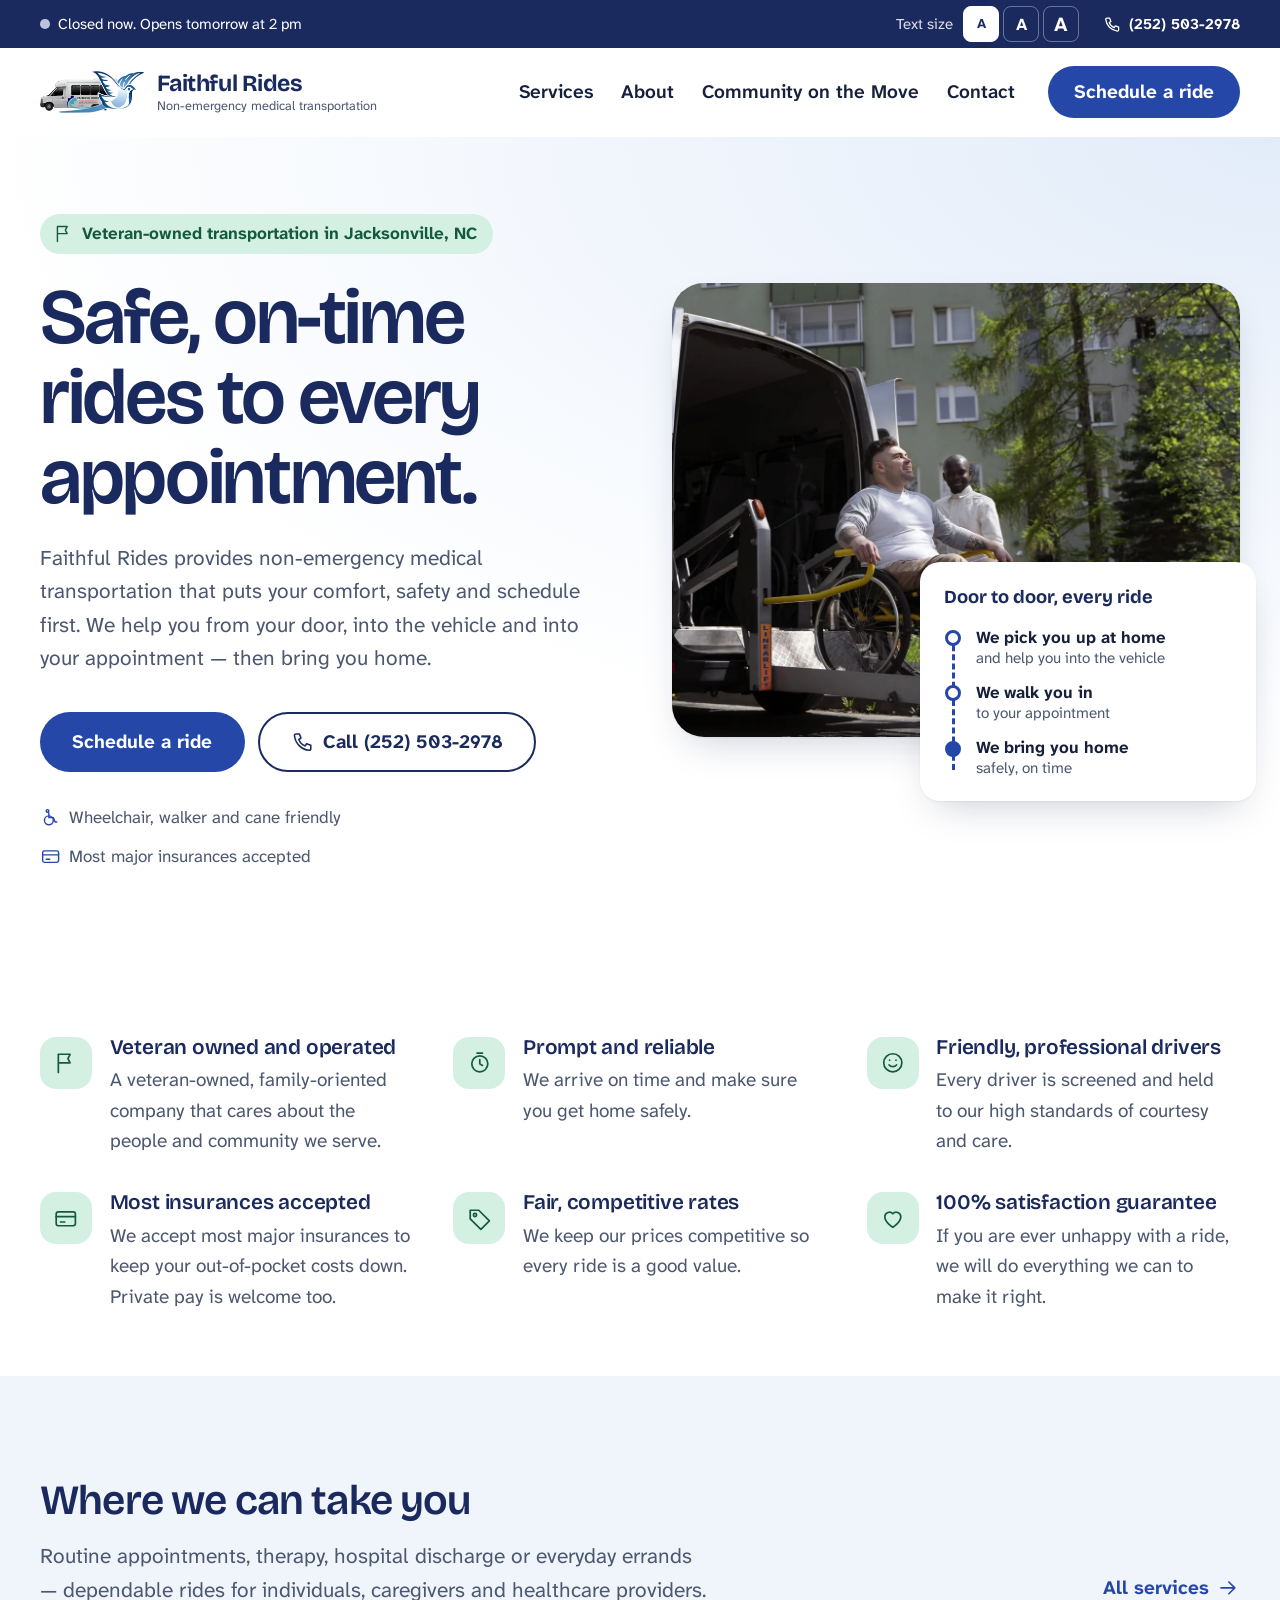
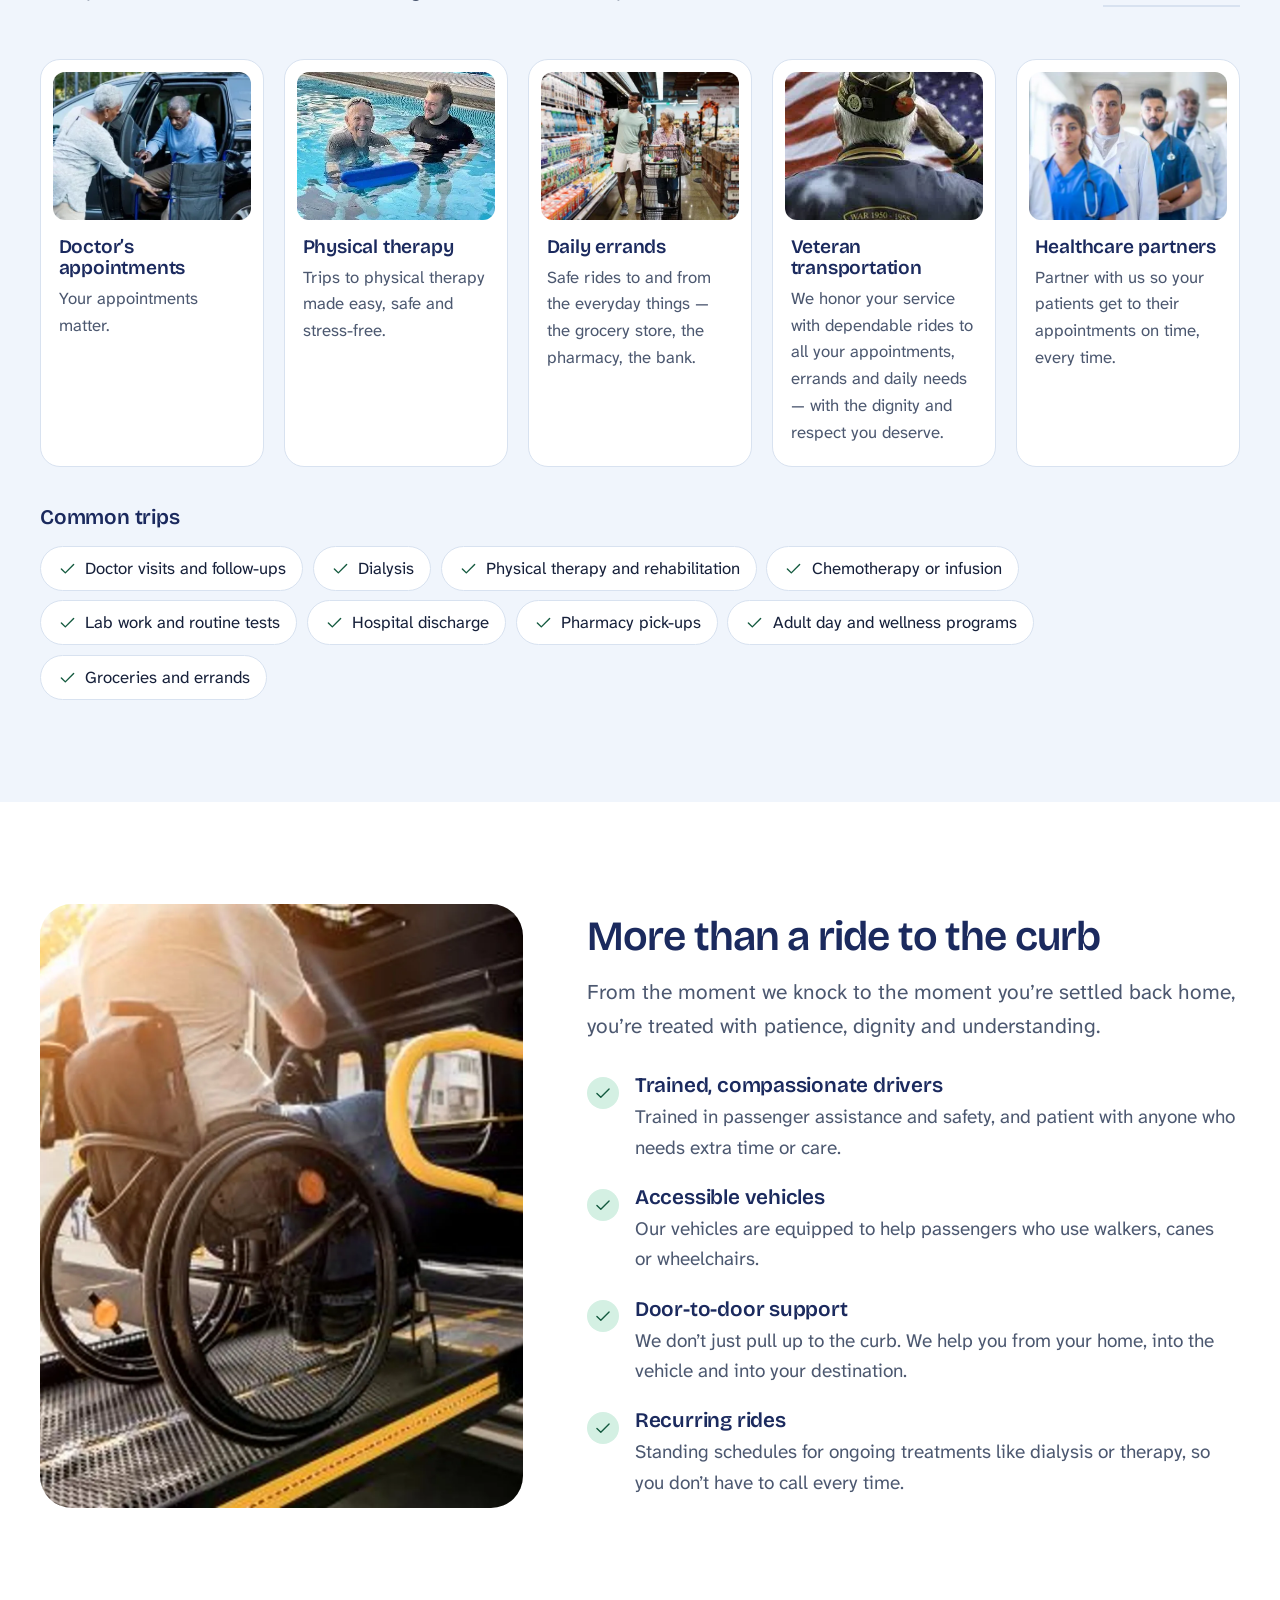
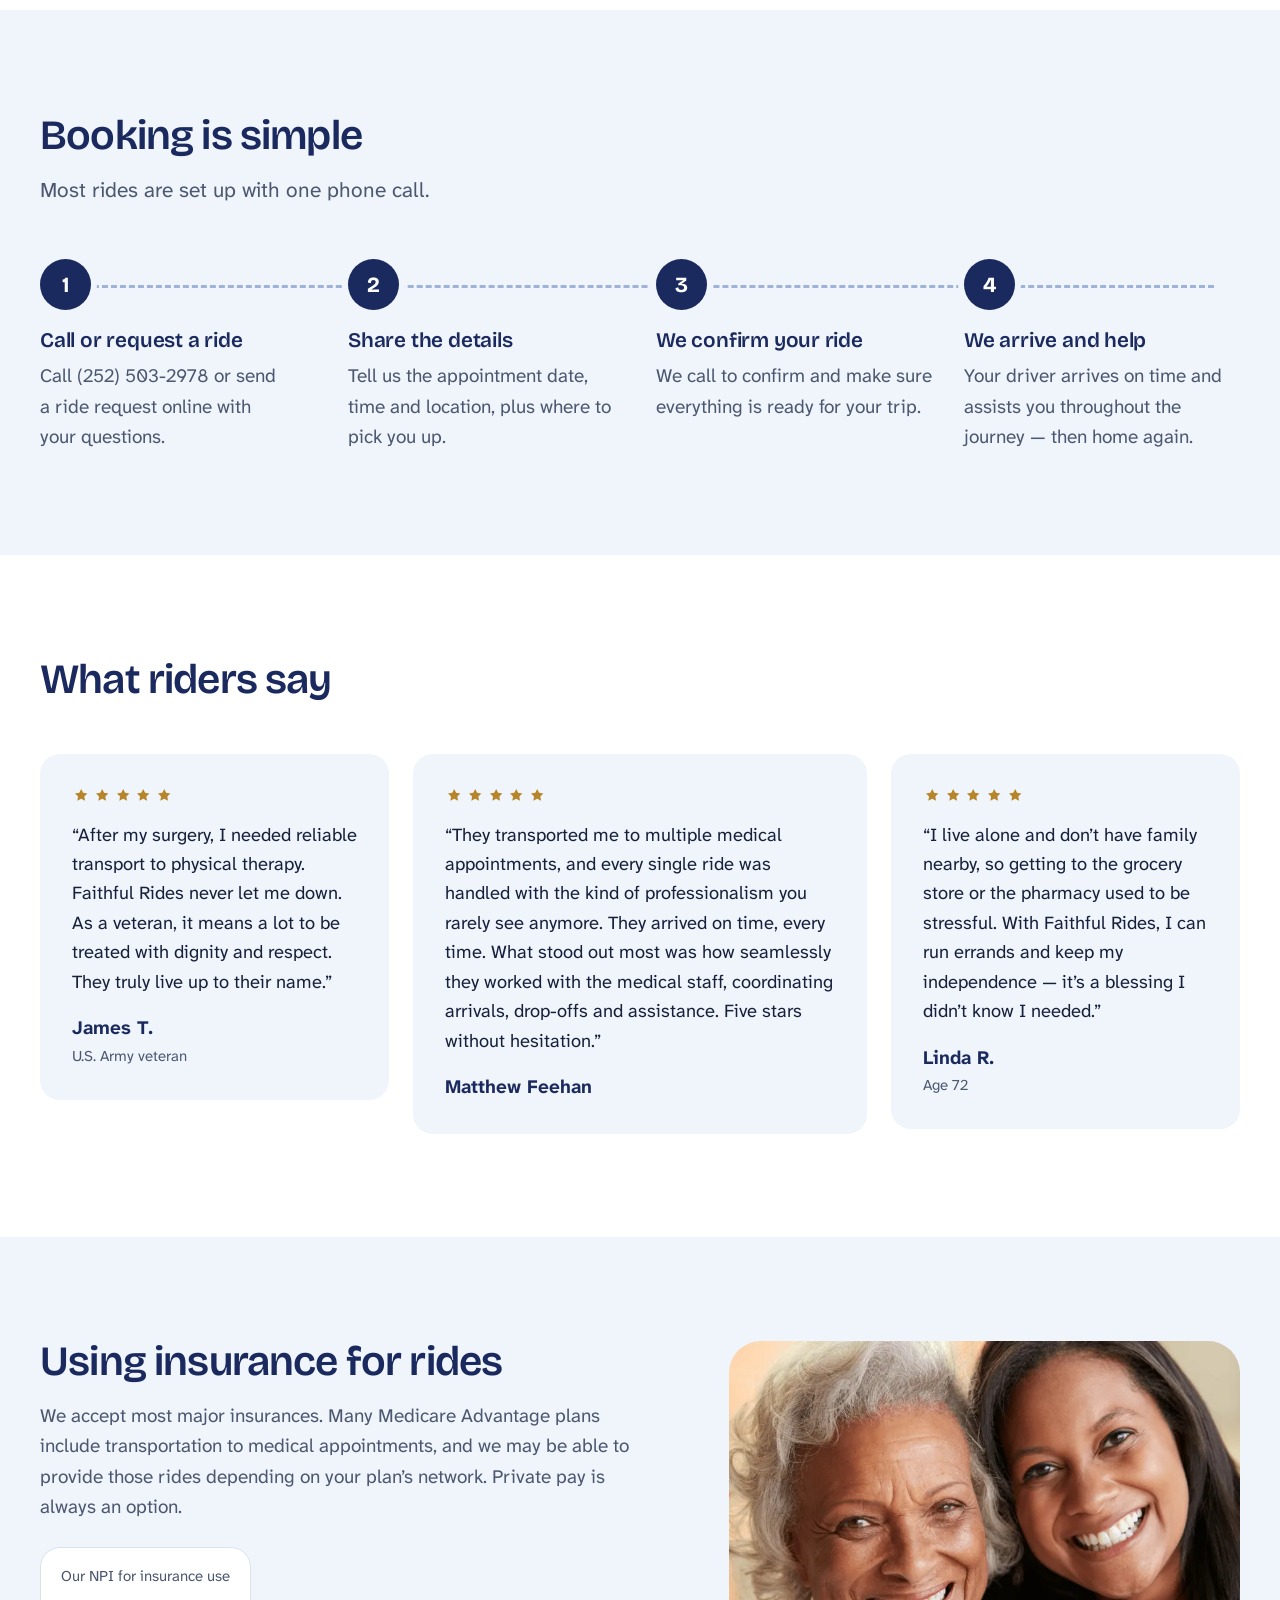
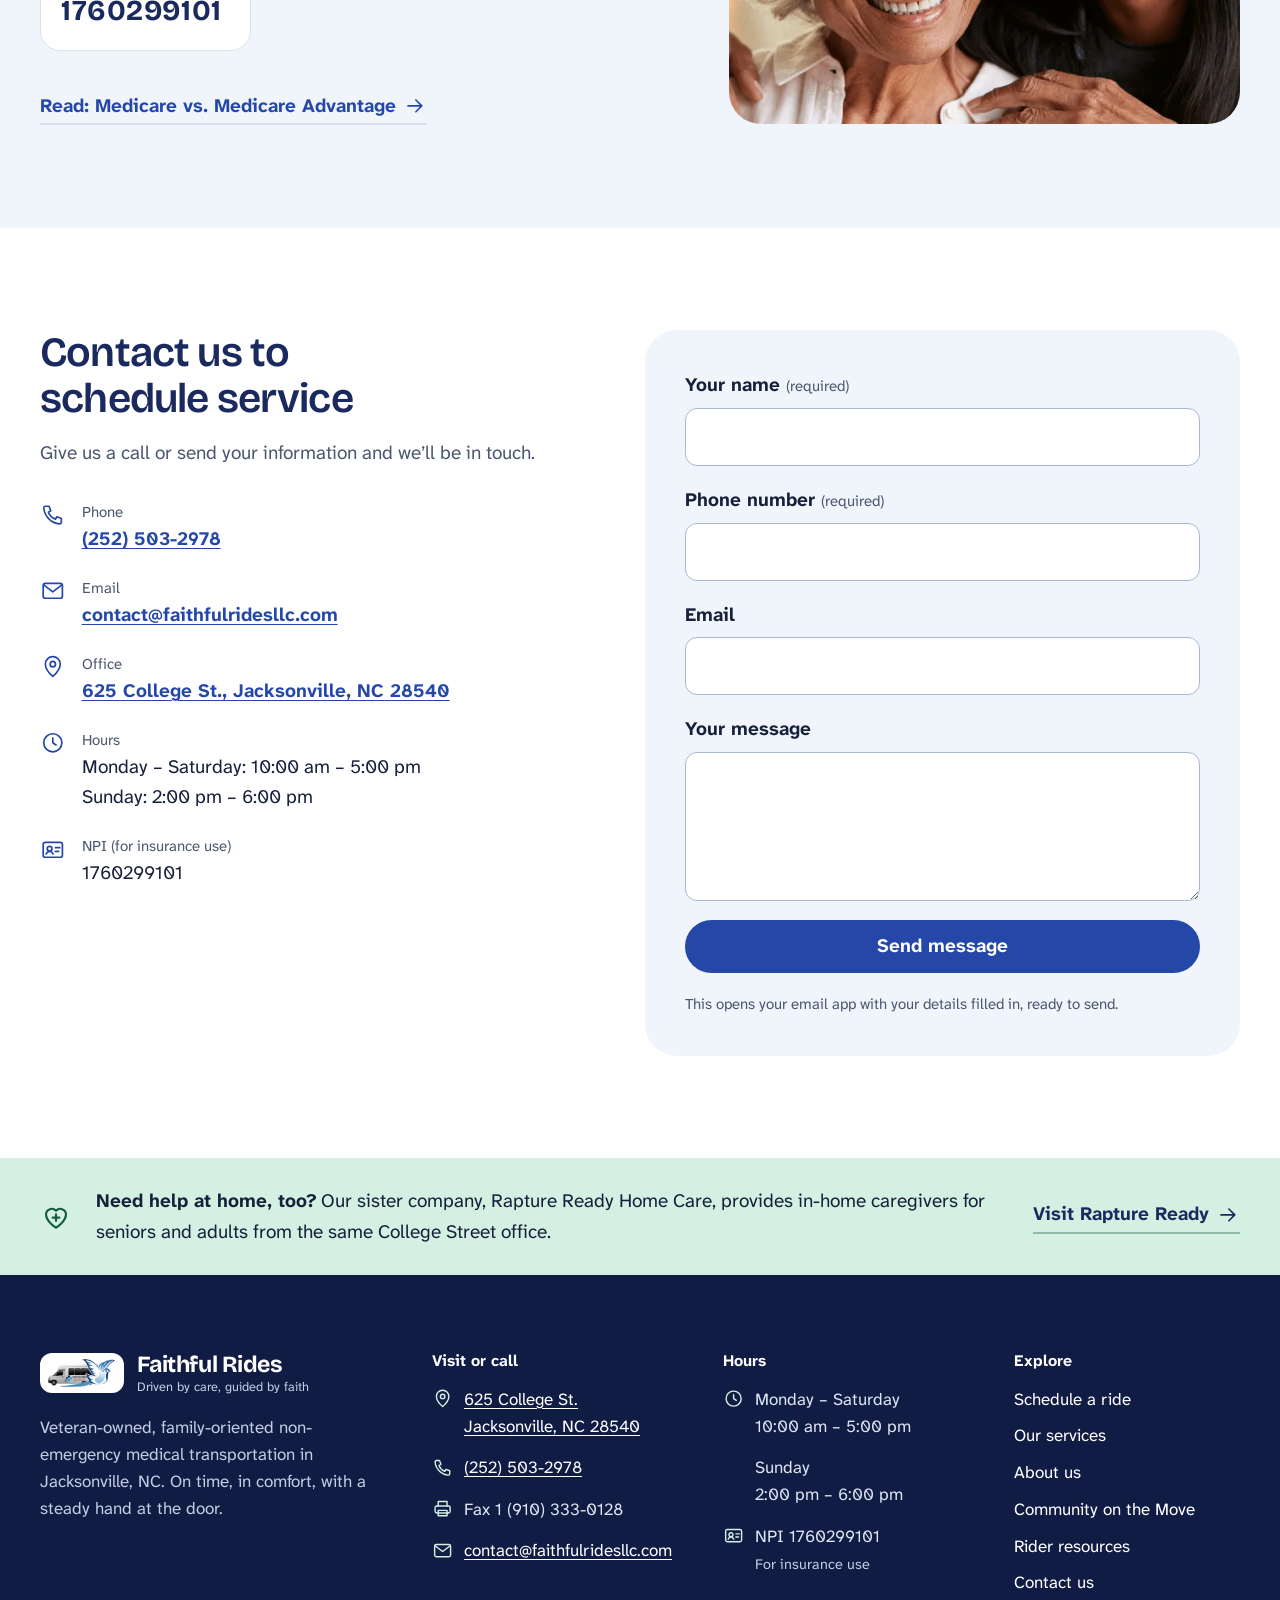
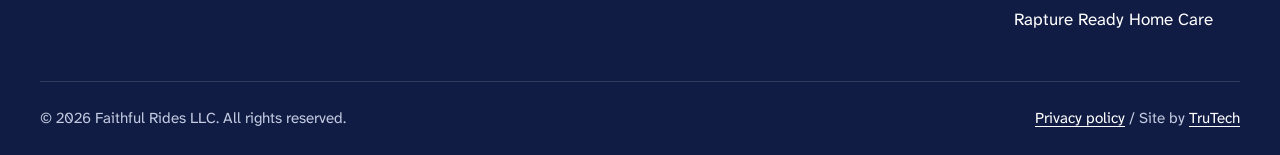
==== index.html @ db466d08 "Launch redesigned faithfulrides website Built by Truly Digital Solutions, LLC (TruTech).  Co-Authore" ====
<!doctype html>
<!-- Built by Truly Digital Solutions, LLC (TruTech) · https://trutech.us · Build TT-FR-2026-05 -->
<html lang="en">
<head>
<meta charset="utf-8">
<meta name="viewport" content="width=device-width, initial-scale=1">
<meta name="author" content="Truly Digital Solutions, LLC (TruTech)">
<meta name="generator" content="TruTech · trutech.us">
<meta name="trutech-build" content="TT-FR-2026-05">
<title>Non-Emergency Medical Transportation in Jacksonville, NC | Faithful Rides</title>
<meta name="description" content="Veteran-owned non-emergency medical transportation in Jacksonville, NC. Door-to-door rides to doctor visits, therapy, dialysis and errands. Wheelchair friendly. Most insurances accepted.">
<link rel="canonical" href="https://www.faithfulridesllc.com/">
<meta property="og:type" content="website">
<meta property="og:title" content="Non-Emergency Medical Transportation in Jacksonville, NC | Faithful Rides">
<meta property="og:description" content="Veteran-owned non-emergency medical transportation in Jacksonville, NC. Door-to-door rides to doctor visits, therapy, dialysis and errands. Wheelchair friendly. Most insurances accepted.">
<meta property="og:url" content="https://www.faithfulridesllc.com/">
<meta property="og:image" content="https://www.faithfulridesllc.com/assets/img/hero-lift.webp">
<meta name="theme-color" content="#1b2a5e">
<link rel="icon" href="assets/img/favicon.png">
<link rel="apple-touch-icon" href="assets/img/apple-touch-icon.png">
<link rel="preconnect" href="https://fonts.googleapis.com">
<link rel="preconnect" href="https://fonts.gstatic.com" crossorigin>
<link rel="stylesheet" href="https://fonts.googleapis.com/css2?family=Atkinson+Hyperlegible+Next:ital,wght@0,400;0,600;0,700;1,400&family=Bricolage+Grotesque:opsz,wght@12..96,500;12..96,600;12..96,700&display=swap">
<link rel="stylesheet" href="assets/site.css">
<script>try{var s=localStorage.getItem('fr-size');if(s)document.documentElement.dataset.size=s}catch(e){}</script>
<script src="assets/site.js" defer></script>
<script type="application/ld+json">{"@context": "https://schema.org", "@type": "LocalBusiness", "additionalType": "https://en.wikipedia.org/wiki/Non-emergency_medical_transportation", "name": "Faithful Rides LLC", "url": "https://www.faithfulridesllc.com/", "telephone": "+1-252-503-2978", "faxNumber": "+1-910-333-0128", "email": "contact@faithfulridesllc.com", "image": "https://www.faithfulridesllc.com/assets/img/hero-lift.webp", "logo": "https://www.faithfulridesllc.com/assets/img/logo.png", "address": {"@type": "PostalAddress", "streetAddress": "625 College St.", "addressLocality": "Jacksonville", "addressRegion": "NC", "postalCode": "28540", "addressCountry": "US"}, "areaServed": "Jacksonville, NC", "openingHoursSpecification": [{"@type": "OpeningHoursSpecification", "dayOfWeek": ["Monday", "Tuesday", "Wednesday", "Thursday", "Friday", "Saturday"], "opens": "10:00", "closes": "17:00"}, {"@type": "OpeningHoursSpecification", "dayOfWeek": "Sunday", "opens": "14:00", "closes": "18:00"}], "identifier": {"@type": "PropertyValue", "propertyID": "NPI", "value": "1760299101"}}</script>
</head>
<body>
<a class="skip" href="#main">Skip to main content</a>
<div class="util">
  <div class="wrap util__in">
    <p class="util__status" data-status><span class="dot" aria-hidden="true"></span><span data-status-text>Mon – Sat 10 am – 5 pm, Sun 2 – 6 pm</span></p>
    <div class="util__right">
      <div class="size" role="group" aria-label="Text size">
        <span class="size__label">Text size</span>
        <button type="button" data-size-btn="1" aria-pressed="true" aria-label="Normal text">A</button>
        <button type="button" data-size-btn="2" aria-pressed="false" aria-label="Larger text">A</button>
        <button type="button" data-size-btn="3" aria-pressed="false" aria-label="Largest text">A</button>
      </div>
      <a class="util__phone" href="tel:+12525032978"><svg class="ic" viewBox="0 0 24 24" aria-hidden="true" fill="none" stroke="currentColor" stroke-width="1.6" stroke-linecap="round" stroke-linejoin="round"><path d="M5 4h3.5l1.6 4.2-2.2 1.4a11 11 0 0 0 6.5 6.5l1.4-2.2L20 15.5V19a1.5 1.5 0 0 1-1.6 1.5A16.5 16.5 0 0 1 3.5 5.6 1.5 1.5 0 0 1 5 4Z"/></svg><span>(252) 503-2978</span></a>
    </div>
  </div>
</div>
<header class="hdr" data-hdr>
  <div class="wrap hdr__in">
    <a class="brand" href="./" aria-label="Faithful Rides, home">
      <img src="assets/img/logo.webp" alt="" width="408" height="166">
      <span class="brand__name">Faithful Rides<small>Non-emergency medical transportation</small></span>
    </a>
    <nav class="nav" aria-label="Main" data-nav>
      <ul><li><a href="our-services/">Services</a></li><li><a href="about-us/">About</a></li><li><a href="community-on-the-move/">Community on the Move</a></li><li><a href="contact-us/">Contact</a></li></ul>
      <a class="btn btn--primary nav__cta" href="schedule-a-ride/">Schedule a ride</a>
      <a class="nav__phone" href="tel:+12525032978"><svg class="ic" viewBox="0 0 24 24" aria-hidden="true" fill="none" stroke="currentColor" stroke-width="1.6" stroke-linecap="round" stroke-linejoin="round"><path d="M5 4h3.5l1.6 4.2-2.2 1.4a11 11 0 0 0 6.5 6.5l1.4-2.2L20 15.5V19a1.5 1.5 0 0 1-1.6 1.5A16.5 16.5 0 0 1 3.5 5.6 1.5 1.5 0 0 1 5 4Z"/></svg>(252) 503-2978</a>
    </nav>
    <button class="menu-btn" type="button" aria-expanded="false" aria-controls="menu" data-menu-btn><span class="menu-btn__bars" aria-hidden="true"></span><span data-menu-label>Menu</span></button>
  </div>
</header>
<main id="main">

<section class="hero">
  <div class="wrap hero__in">
    <div class="hero__txt">
      <p class="hero__kicker"><svg class="ic" viewBox="0 0 24 24" aria-hidden="true" fill="none" stroke="currentColor" stroke-width="1.6" stroke-linecap="round" stroke-linejoin="round"><path d="M5 21V4M5 4h11l-2 4 2 4H5"/></svg>Veteran-owned transportation in Jacksonville, NC</p>
      <h1>Safe, on-time rides to every appointment.</h1>
      <p class="lead">Faithful Rides provides non-emergency medical transportation that puts your comfort, safety and schedule first. We help you from your door, into the vehicle and into your appointment — then bring you home.</p>
      <div class="hero__actions">
        <a class="btn btn--primary btn--lg" href="schedule-a-ride/">Schedule a ride</a>
        <a class="btn btn--outline btn--lg" href="tel:+12525032978"><svg class="ic" viewBox="0 0 24 24" aria-hidden="true" fill="none" stroke="currentColor" stroke-width="1.6" stroke-linecap="round" stroke-linejoin="round"><path d="M5 4h3.5l1.6 4.2-2.2 1.4a11 11 0 0 0 6.5 6.5l1.4-2.2L20 15.5V19a1.5 1.5 0 0 1-1.6 1.5A16.5 16.5 0 0 1 3.5 5.6 1.5 1.5 0 0 1 5 4Z"/></svg>Call (252) 503-2978</a>
      </div>
      <ul class="hero__facts">
        <li><svg class="ic" viewBox="0 0 24 24" aria-hidden="true" fill="none" stroke="currentColor" stroke-width="1.6" stroke-linecap="round" stroke-linejoin="round"><circle cx="10" cy="15" r="5"/><path d="M10 4.5a1.5 1.5 0 1 0 0 .01M10 7v5h5l2 5h2"/></svg>Wheelchair, walker and cane friendly</li>
        <li><svg class="ic" viewBox="0 0 24 24" aria-hidden="true" fill="none" stroke="currentColor" stroke-width="1.6" stroke-linecap="round" stroke-linejoin="round"><rect x="3" y="5.5" width="18" height="13" rx="2"/><path d="M3 10h18M7 15h4"/></svg>Most major insurances accepted</li>
      </ul>
    </div>
    <div class="hero__art">
      <div class="hero__photo"><img src="assets/img/hero-lift.webp" alt="A driver helping a smiling passenger in a wheelchair onto a van lift" width="1400" height="933" fetchpriority="high"></div>
      <div class="route">
        <p class="route__title">Door to door, every ride</p>
        <ol class="route__stops">
          <li><strong>We pick you up at home</strong><span>and help you into the vehicle</span></li>
          <li><strong>We walk you in</strong><span>to your appointment</span></li>
          <li><strong>We bring you home</strong><span>safely, on time</span></li>
        </ol>
      </div>
    </div>
  </div>
</section>

<section class="sec sec--tight">
  <div class="wrap"><ul class="why"><li><span class="why__ic"><svg class="ic" viewBox="0 0 24 24" aria-hidden="true" fill="none" stroke="currentColor" stroke-width="1.6" stroke-linecap="round" stroke-linejoin="round"><path d="M5 21V4M5 4h11l-2 4 2 4H5"/></svg></span><div><h3>Veteran owned and operated</h3><p>A veteran-owned, family-oriented company that cares about the people and community we serve.</p></div></li><li><span class="why__ic"><svg class="ic" viewBox="0 0 24 24" aria-hidden="true" fill="none" stroke="currentColor" stroke-width="1.6" stroke-linecap="round" stroke-linejoin="round"><circle cx="12" cy="13" r="7.5"/><path d="M12 9v4l2.5 1.5M9.5 3h5"/></svg></span><div><h3>Prompt and reliable</h3><p>We arrive on time and make sure you get home safely.</p></div></li><li><span class="why__ic"><svg class="ic" viewBox="0 0 24 24" aria-hidden="true" fill="none" stroke="currentColor" stroke-width="1.6" stroke-linecap="round" stroke-linejoin="round"><circle cx="12" cy="12" r="8.5"/><path d="M8.5 14a4.5 4.5 0 0 0 7 0M9 9.5h.01M15 9.5h.01"/></svg></span><div><h3>Friendly, professional drivers</h3><p>Every driver is screened and held to our high standards of courtesy and care.</p></div></li><li><span class="why__ic"><svg class="ic" viewBox="0 0 24 24" aria-hidden="true" fill="none" stroke="currentColor" stroke-width="1.6" stroke-linecap="round" stroke-linejoin="round"><rect x="3" y="5.5" width="18" height="13" rx="2"/><path d="M3 10h18M7 15h4"/></svg></span><div><h3>Most insurances accepted</h3><p>We accept most major insurances to keep your out-of-pocket costs down. Private pay is welcome too.</p></div></li><li><span class="why__ic"><svg class="ic" viewBox="0 0 24 24" aria-hidden="true" fill="none" stroke="currentColor" stroke-width="1.6" stroke-linecap="round" stroke-linejoin="round"><path d="M3 12V4h8l10 10-8 8L3 12Z"/><circle cx="7.5" cy="8.5" r="1.5"/></svg></span><div><h3>Fair, competitive rates</h3><p>We keep our prices competitive so every ride is a good value.</p></div></li><li><span class="why__ic"><svg class="ic" viewBox="0 0 24 24" aria-hidden="true" fill="none" stroke="currentColor" stroke-width="1.6" stroke-linecap="round" stroke-linejoin="round"><path d="M12 20s-7.5-4.6-7.5-10.1A4.3 4.3 0 0 1 12 7.3a4.3 4.3 0 0 1 7.5 2.6C19.5 15.4 12 20 12 20Z"/></svg></span><div><h3>100% satisfaction guarantee</h3><p>If you are ever unhappy with a ride, we will do everything we can to make it right.</p></div></li></ul></div>
</section>

<section class="sec sec--sky">
  <div class="wrap">
    <div class="sec__head sec__head--row">
      <div><h2>Where we can take you</h2><p>Routine appointments, therapy, hospital discharge or everyday errands — dependable rides for individuals, caregivers and healthcare providers.</p></div>
      <a class="textlink" href="our-services/">All services<svg class="ic" viewBox="0 0 24 24" aria-hidden="true" fill="none" stroke="currentColor" stroke-width="1.6" stroke-linecap="round" stroke-linejoin="round"><path d="M5 12h14M13 6l6 6-6 6"/></svg></a>
    </div>
    <ul class="svgrid"><li><a class="svcard" href="our-services/#doctor">
      <div class="svcard__img"><img src="assets/img/doctor.webp" alt="" loading="lazy"></div>
      <h3>Doctor’s appointments</h3><p>Your appointments matter.</p></a></li><li><a class="svcard" href="our-services/#therapy">
      <div class="svcard__img"><img src="assets/img/therapy.webp" alt="" loading="lazy"></div>
      <h3>Physical therapy</h3><p>Trips to physical therapy made easy, safe and stress-free.</p></a></li><li><a class="svcard" href="our-services/#errands">
      <div class="svcard__img"><img src="assets/img/grocery.webp" alt="" loading="lazy"></div>
      <h3>Daily errands</h3><p>Safe rides to and from the everyday things — the grocery store, the pharmacy, the bank.</p></a></li><li><a class="svcard" href="our-services/#veterans">
      <div class="svcard__img"><img src="assets/img/veteran.webp" alt="" loading="lazy"></div>
      <h3>Veteran transportation</h3><p>We honor your service with dependable rides to all your appointments, errands and daily needs — with the dignity and respect you deserve.</p></a></li><li><a class="svcard" href="our-services/#partners">
      <div class="svcard__img"><img src="assets/img/partners.webp" alt="" loading="lazy"></div>
      <h3>Healthcare partners</h3><p>Partner with us so your patients get to their appointments on time, every time.</p></a></li></ul>
    <div class="trips"><h3>Common trips</h3><ul class="chips"><li><svg class="ic" viewBox="0 0 24 24" aria-hidden="true" fill="none" stroke="currentColor" stroke-width="1.6" stroke-linecap="round" stroke-linejoin="round"><path d="m5 12.5 4.5 4.5L19 7.5"/></svg>Doctor visits and follow-ups</li><li><svg class="ic" viewBox="0 0 24 24" aria-hidden="true" fill="none" stroke="currentColor" stroke-width="1.6" stroke-linecap="round" stroke-linejoin="round"><path d="m5 12.5 4.5 4.5L19 7.5"/></svg>Dialysis</li><li><svg class="ic" viewBox="0 0 24 24" aria-hidden="true" fill="none" stroke="currentColor" stroke-width="1.6" stroke-linecap="round" stroke-linejoin="round"><path d="m5 12.5 4.5 4.5L19 7.5"/></svg>Physical therapy and rehabilitation</li><li><svg class="ic" viewBox="0 0 24 24" aria-hidden="true" fill="none" stroke="currentColor" stroke-width="1.6" stroke-linecap="round" stroke-linejoin="round"><path d="m5 12.5 4.5 4.5L19 7.5"/></svg>Chemotherapy or infusion</li><li><svg class="ic" viewBox="0 0 24 24" aria-hidden="true" fill="none" stroke="currentColor" stroke-width="1.6" stroke-linecap="round" stroke-linejoin="round"><path d="m5 12.5 4.5 4.5L19 7.5"/></svg>Lab work and routine tests</li><li><svg class="ic" viewBox="0 0 24 24" aria-hidden="true" fill="none" stroke="currentColor" stroke-width="1.6" stroke-linecap="round" stroke-linejoin="round"><path d="m5 12.5 4.5 4.5L19 7.5"/></svg>Hospital discharge</li><li><svg class="ic" viewBox="0 0 24 24" aria-hidden="true" fill="none" stroke="currentColor" stroke-width="1.6" stroke-linecap="round" stroke-linejoin="round"><path d="m5 12.5 4.5 4.5L19 7.5"/></svg>Pharmacy pick-ups</li><li><svg class="ic" viewBox="0 0 24 24" aria-hidden="true" fill="none" stroke="currentColor" stroke-width="1.6" stroke-linecap="round" stroke-linejoin="round"><path d="m5 12.5 4.5 4.5L19 7.5"/></svg>Adult day and wellness programs</li><li><svg class="ic" viewBox="0 0 24 24" aria-hidden="true" fill="none" stroke="currentColor" stroke-width="1.6" stroke-linecap="round" stroke-linejoin="round"><path d="m5 12.5 4.5 4.5L19 7.5"/></svg>Groceries and errands</li></ul></div>
  </div>
</section>

<section class="sec">
  <div class="wrap split">
    <div class="split__img"><img src="assets/img/ramp.webp" alt="A passenger in a wheelchair on a vehicle lift" loading="lazy" width="1200" height="1500"></div>
    <div class="split__txt">
      <h2>More than a ride to the curb</h2>
      <p class="split__lead">From the moment we knock to the moment you’re settled back home, you’re treated with patience, dignity and understanding.</p>
      <ul class="d2d"><li><svg class="ic" viewBox="0 0 24 24" aria-hidden="true" fill="none" stroke="currentColor" stroke-width="1.6" stroke-linecap="round" stroke-linejoin="round"><path d="m5 12.5 4.5 4.5L19 7.5"/></svg><div><h3>Trained, compassionate drivers</h3><p>Trained in passenger assistance and safety, and patient with anyone who needs extra time or care.</p></div></li><li><svg class="ic" viewBox="0 0 24 24" aria-hidden="true" fill="none" stroke="currentColor" stroke-width="1.6" stroke-linecap="round" stroke-linejoin="round"><path d="m5 12.5 4.5 4.5L19 7.5"/></svg><div><h3>Accessible vehicles</h3><p>Our vehicles are equipped to help passengers who use walkers, canes or wheelchairs.</p></div></li><li><svg class="ic" viewBox="0 0 24 24" aria-hidden="true" fill="none" stroke="currentColor" stroke-width="1.6" stroke-linecap="round" stroke-linejoin="round"><path d="m5 12.5 4.5 4.5L19 7.5"/></svg><div><h3>Door-to-door support</h3><p>We don’t just pull up to the curb. We help you from your home, into the vehicle and into your destination.</p></div></li><li><svg class="ic" viewBox="0 0 24 24" aria-hidden="true" fill="none" stroke="currentColor" stroke-width="1.6" stroke-linecap="round" stroke-linejoin="round"><path d="m5 12.5 4.5 4.5L19 7.5"/></svg><div><h3>Recurring rides</h3><p>Standing schedules for ongoing treatments like dialysis or therapy, so you don’t have to call every time.</p></div></li></ul>
    </div>
  </div>
</section>

<section class="sec sec--sky">
  <div class="wrap">
    <div class="sec__head"><h2>Booking is simple</h2><p>Most rides are set up with one phone call.</p></div>
    <ol class="steps"><li><h3>Call or request a ride</h3><p>Call (252) 503-2978 or send a ride request online with your questions.</p></li><li><h3>Share the details</h3><p>Tell us the appointment date, time and location, plus where to pick you up.</p></li><li><h3>We confirm your ride</h3><p>We call to confirm and make sure everything is ready for your trip.</p></li><li><h3>We arrive and help</h3><p>Your driver arrives on time and assists you throughout the journey — then home again.</p></li></ol>
  </div>
</section>

<section class="sec">
  <div class="wrap">
    <div class="sec__head"><h2>What riders say</h2></div>
    <div class="quotes"><figure class="quote">
      <div class="stars" aria-label="5 out of 5 stars"><svg class="st" viewBox="0 0 24 24" aria-hidden="true" fill="none" stroke="currentColor" stroke-width="1.6" stroke-linecap="round" stroke-linejoin="round"><path d="m12 3.8 2.5 5.1 5.6.8-4 4 .9 5.6L12 16.7l-5 2.6.9-5.6-4-4 5.6-.8L12 3.8Z"/></svg><svg class="st" viewBox="0 0 24 24" aria-hidden="true" fill="none" stroke="currentColor" stroke-width="1.6" stroke-linecap="round" stroke-linejoin="round"><path d="m12 3.8 2.5 5.1 5.6.8-4 4 .9 5.6L12 16.7l-5 2.6.9-5.6-4-4 5.6-.8L12 3.8Z"/></svg><svg class="st" viewBox="0 0 24 24" aria-hidden="true" fill="none" stroke="currentColor" stroke-width="1.6" stroke-linecap="round" stroke-linejoin="round"><path d="m12 3.8 2.5 5.1 5.6.8-4 4 .9 5.6L12 16.7l-5 2.6.9-5.6-4-4 5.6-.8L12 3.8Z"/></svg><svg class="st" viewBox="0 0 24 24" aria-hidden="true" fill="none" stroke="currentColor" stroke-width="1.6" stroke-linecap="round" stroke-linejoin="round"><path d="m12 3.8 2.5 5.1 5.6.8-4 4 .9 5.6L12 16.7l-5 2.6.9-5.6-4-4 5.6-.8L12 3.8Z"/></svg><svg class="st" viewBox="0 0 24 24" aria-hidden="true" fill="none" stroke="currentColor" stroke-width="1.6" stroke-linecap="round" stroke-linejoin="round"><path d="m12 3.8 2.5 5.1 5.6.8-4 4 .9 5.6L12 16.7l-5 2.6.9-5.6-4-4 5.6-.8L12 3.8Z"/></svg></div>
      <blockquote><p>“After my surgery, I needed reliable transport to physical therapy. Faithful Rides never let me down. As a veteran, it means a lot to be treated with dignity and respect. They truly live up to their name.”</p></blockquote>
      <figcaption><strong>James T.</strong><span>U.S. Army veteran</span></figcaption>
    </figure><figure class="quote">
      <div class="stars" aria-label="5 out of 5 stars"><svg class="st" viewBox="0 0 24 24" aria-hidden="true" fill="none" stroke="currentColor" stroke-width="1.6" stroke-linecap="round" stroke-linejoin="round"><path d="m12 3.8 2.5 5.1 5.6.8-4 4 .9 5.6L12 16.7l-5 2.6.9-5.6-4-4 5.6-.8L12 3.8Z"/></svg><svg class="st" viewBox="0 0 24 24" aria-hidden="true" fill="none" stroke="currentColor" stroke-width="1.6" stroke-linecap="round" stroke-linejoin="round"><path d="m12 3.8 2.5 5.1 5.6.8-4 4 .9 5.6L12 16.7l-5 2.6.9-5.6-4-4 5.6-.8L12 3.8Z"/></svg><svg class="st" viewBox="0 0 24 24" aria-hidden="true" fill="none" stroke="currentColor" stroke-width="1.6" stroke-linecap="round" stroke-linejoin="round"><path d="m12 3.8 2.5 5.1 5.6.8-4 4 .9 5.6L12 16.7l-5 2.6.9-5.6-4-4 5.6-.8L12 3.8Z"/></svg><svg class="st" viewBox="0 0 24 24" aria-hidden="true" fill="none" stroke="currentColor" stroke-width="1.6" stroke-linecap="round" stroke-linejoin="round"><path d="m12 3.8 2.5 5.1 5.6.8-4 4 .9 5.6L12 16.7l-5 2.6.9-5.6-4-4 5.6-.8L12 3.8Z"/></svg><svg class="st" viewBox="0 0 24 24" aria-hidden="true" fill="none" stroke="currentColor" stroke-width="1.6" stroke-linecap="round" stroke-linejoin="round"><path d="m12 3.8 2.5 5.1 5.6.8-4 4 .9 5.6L12 16.7l-5 2.6.9-5.6-4-4 5.6-.8L12 3.8Z"/></svg></div>
      <blockquote><p>“They transported me to multiple medical appointments, and every single ride was handled with the kind of professionalism you rarely see anymore. They arrived on time, every time. What stood out most was how seamlessly they worked with the medical staff, coordinating arrivals, drop-offs and assistance. Five stars without hesitation.”</p></blockquote>
      <figcaption><strong>Matthew Feehan</strong></figcaption>
    </figure><figure class="quote">
      <div class="stars" aria-label="5 out of 5 stars"><svg class="st" viewBox="0 0 24 24" aria-hidden="true" fill="none" stroke="currentColor" stroke-width="1.6" stroke-linecap="round" stroke-linejoin="round"><path d="m12 3.8 2.5 5.1 5.6.8-4 4 .9 5.6L12 16.7l-5 2.6.9-5.6-4-4 5.6-.8L12 3.8Z"/></svg><svg class="st" viewBox="0 0 24 24" aria-hidden="true" fill="none" stroke="currentColor" stroke-width="1.6" stroke-linecap="round" stroke-linejoin="round"><path d="m12 3.8 2.5 5.1 5.6.8-4 4 .9 5.6L12 16.7l-5 2.6.9-5.6-4-4 5.6-.8L12 3.8Z"/></svg><svg class="st" viewBox="0 0 24 24" aria-hidden="true" fill="none" stroke="currentColor" stroke-width="1.6" stroke-linecap="round" stroke-linejoin="round"><path d="m12 3.8 2.5 5.1 5.6.8-4 4 .9 5.6L12 16.7l-5 2.6.9-5.6-4-4 5.6-.8L12 3.8Z"/></svg><svg class="st" viewBox="0 0 24 24" aria-hidden="true" fill="none" stroke="currentColor" stroke-width="1.6" stroke-linecap="round" stroke-linejoin="round"><path d="m12 3.8 2.5 5.1 5.6.8-4 4 .9 5.6L12 16.7l-5 2.6.9-5.6-4-4 5.6-.8L12 3.8Z"/></svg><svg class="st" viewBox="0 0 24 24" aria-hidden="true" fill="none" stroke="currentColor" stroke-width="1.6" stroke-linecap="round" stroke-linejoin="round"><path d="m12 3.8 2.5 5.1 5.6.8-4 4 .9 5.6L12 16.7l-5 2.6.9-5.6-4-4 5.6-.8L12 3.8Z"/></svg></div>
      <blockquote><p>“I live alone and don’t have family nearby, so getting to the grocery store or the pharmacy used to be stressful. With Faithful Rides, I can run errands and keep my independence — it’s a blessing I didn’t know I needed.”</p></blockquote>
      <figcaption><strong>Linda R.</strong><span>Age 72</span></figcaption>
    </figure></div>
  </div>
</section>

<section class="sec sec--sky">
  <div class="wrap cover">
    <div class="cover__txt">
      <h2>Using insurance for rides</h2>
      <p>We accept most major insurances. Many Medicare Advantage plans include transportation to medical appointments, and we may be able to provide those rides depending on your plan’s network. Private pay is always an option.</p>
      <dl class="npi"><dt>Our NPI for insurance use</dt><dd>1760299101</dd></dl>
      <p><a class="textlink" href="newsroom/">Read: Medicare vs. Medicare Advantage<svg class="ic" viewBox="0 0 24 24" aria-hidden="true" fill="none" stroke="currentColor" stroke-width="1.6" stroke-linecap="round" stroke-linejoin="round"><path d="M5 12h14M13 6l6 6-6 6"/></svg></a></p>
    </div>
    <div class="cover__img"><img src="assets/img/medicare.webp" alt="An older woman and her daughter smiling together" loading="lazy" width="975" height="585"></div>
  </div>
</section>

<section class="sec" id="contact">
  <div class="wrap contact">
    <div class="contact__info">
      <h2>Contact us to schedule service</h2>
      <p>Give us a call or send your information and we’ll be in touch.</p>
      <ul class="clist">
      <li><svg class="ic" viewBox="0 0 24 24" aria-hidden="true" fill="none" stroke="currentColor" stroke-width="1.6" stroke-linecap="round" stroke-linejoin="round"><path d="M5 4h3.5l1.6 4.2-2.2 1.4a11 11 0 0 0 6.5 6.5l1.4-2.2L20 15.5V19a1.5 1.5 0 0 1-1.6 1.5A16.5 16.5 0 0 1 3.5 5.6 1.5 1.5 0 0 1 5 4Z"/></svg><div><p class="clist__k">Phone</p><a href="tel:+12525032978">(252) 503-2978</a></div></li>
      <li><svg class="ic" viewBox="0 0 24 24" aria-hidden="true" fill="none" stroke="currentColor" stroke-width="1.6" stroke-linecap="round" stroke-linejoin="round"><rect x="3" y="5" width="18" height="14" rx="2"/><path d="m3.5 6.5 8.5 6.5 8.5-6.5"/></svg><div><p class="clist__k">Email</p><a href="mailto:contact@faithfulridesllc.com">contact@faithfulridesllc.com</a></div></li>
      <li><svg class="ic" viewBox="0 0 24 24" aria-hidden="true" fill="none" stroke="currentColor" stroke-width="1.6" stroke-linecap="round" stroke-linejoin="round"><path d="M12 21s-7-6.2-7-11.5a7 7 0 0 1 14 0C19 14.8 12 21 12 21Z"/><circle cx="12" cy="9.5" r="2.5"/></svg><div><p class="clist__k">Office</p><a href="https://maps.google.com/maps?q=625+College+St.%2C+Jacksonville%2C+NC+28540" target="_blank" rel="noopener">625 College St., Jacksonville, NC 28540</a></div></li>
      <li><svg class="ic" viewBox="0 0 24 24" aria-hidden="true" fill="none" stroke="currentColor" stroke-width="1.6" stroke-linecap="round" stroke-linejoin="round"><circle cx="12" cy="12" r="8.5"/><path d="M12 7.5V12l3 2"/></svg><div><p class="clist__k">Hours</p><p>Monday – Saturday: 10:00 am – 5:00 pm<br>Sunday: 2:00 pm – 6:00 pm<br></p></div></li>
      <li><svg class="ic" viewBox="0 0 24 24" aria-hidden="true" fill="none" stroke="currentColor" stroke-width="1.6" stroke-linecap="round" stroke-linejoin="round"><rect x="3" y="5" width="18" height="14" rx="2"/><circle cx="9" cy="11" r="2.2"/><path d="M5.8 16c.6-1.6 1.8-2.4 3.2-2.4s2.6.8 3.2 2.4M14.5 10h4M14.5 13.5h3"/></svg><div><p class="clist__k">NPI (for insurance use)</p><p>1760299101</p></div></li>
    </ul>
    </div>
    <form class="form" data-form data-subject="Website message" data-email="contact@faithfulridesllc.com" novalidate>
    <div class="field"><label for="f-name">Your name <span class="opt">(required)</span></label><input id="f-name" name="name" autocomplete="name" required></div>
    <div class="field"><label for="f-phone">Phone number <span class="opt">(required)</span></label><input id="f-phone" name="phone" type="tel" autocomplete="tel" required></div>
    <div class="field"><label for="f-email">Email</label><input id="f-email" name="email" type="email" autocomplete="email"></div>
    <div class="field"><label for="f-msg">Your message</label><textarea id="f-msg" name="message" rows="4"></textarea></div>
    <p class="form__err" role="alert" data-form-err></p>
    <button class="btn btn--primary btn--block" type="submit">Send message</button>
    <p class="form__note">This opens your email app with your details filled in, ready to send.</p>
  </form>
  </div>
</section>

<section class="sister">
  <div class="wrap sister__in">
    <svg class="ic" viewBox="0 0 24 24" aria-hidden="true" fill="none" stroke="currentColor" stroke-width="1.6" stroke-linecap="round" stroke-linejoin="round"><path d="M12 20s-7.5-4.6-7.5-10.1A4.3 4.3 0 0 1 12 7.3a4.3 4.3 0 0 1 7.5 2.6C19.5 15.4 12 20 12 20Z"/><path d="M12 10v5M9.5 12.5h5"/></svg>
    <p><strong>Need help at home, too?</strong> Our sister company, Rapture Ready Home Care, provides in-home caregivers for seniors and adults from the same College Street office.</p>
    <a class="textlink" href="https://www.rapturereadyhomecare.com" target="_blank" rel="noopener">Visit Rapture Ready<svg class="ic" viewBox="0 0 24 24" aria-hidden="true" fill="none" stroke="currentColor" stroke-width="1.6" stroke-linecap="round" stroke-linejoin="round"><path d="M5 12h14M13 6l6 6-6 6"/></svg></a>
  </div>
</section>
</main>
<footer class="ftr">
  <div class="wrap ftr__grid">
    <div class="ftr__about">
      <a class="brand brand--ftr" href="./"><img src="assets/img/logo.webp" alt="" width="408" height="166"><span class="brand__name">Faithful Rides<small>Driven by care, guided by faith</small></span></a>
      <p>Veteran-owned, family-oriented non-emergency medical transportation in Jacksonville, NC. On time, in comfort, with a steady hand at the door.</p>
    </div>
    <div>
      <h2 class="ftr__h">Visit or call</h2>
      <ul class="ftr__list">
        <li><svg class="ic" viewBox="0 0 24 24" aria-hidden="true" fill="none" stroke="currentColor" stroke-width="1.6" stroke-linecap="round" stroke-linejoin="round"><path d="M12 21s-7-6.2-7-11.5a7 7 0 0 1 14 0C19 14.8 12 21 12 21Z"/><circle cx="12" cy="9.5" r="2.5"/></svg><a href="https://maps.google.com/maps?q=625+College+St.%2C+Jacksonville%2C+NC+28540" target="_blank" rel="noopener">625 College St.<br>Jacksonville, NC 28540</a></li>
        <li><svg class="ic" viewBox="0 0 24 24" aria-hidden="true" fill="none" stroke="currentColor" stroke-width="1.6" stroke-linecap="round" stroke-linejoin="round"><path d="M5 4h3.5l1.6 4.2-2.2 1.4a11 11 0 0 0 6.5 6.5l1.4-2.2L20 15.5V19a1.5 1.5 0 0 1-1.6 1.5A16.5 16.5 0 0 1 3.5 5.6 1.5 1.5 0 0 1 5 4Z"/></svg><a href="tel:+12525032978">(252) 503-2978</a></li>
        <li><svg class="ic" viewBox="0 0 24 24" aria-hidden="true" fill="none" stroke="currentColor" stroke-width="1.6" stroke-linecap="round" stroke-linejoin="round"><path d="M7 9V4h10v5"/><rect x="3.5" y="9" width="17" height="8" rx="2"/><path d="M7 14h10v6H7z"/></svg><span>Fax 1 (910) 333-0128</span></li>
        <li><svg class="ic" viewBox="0 0 24 24" aria-hidden="true" fill="none" stroke="currentColor" stroke-width="1.6" stroke-linecap="round" stroke-linejoin="round"><rect x="3" y="5" width="18" height="14" rx="2"/><path d="m3.5 6.5 8.5 6.5 8.5-6.5"/></svg><a href="mailto:contact@faithfulridesllc.com">contact@faithfulridesllc.com</a></li>
      </ul>
    </div>
    <div>
      <h2 class="ftr__h">Hours</h2>
      <ul class="ftr__list"><li><svg class="ic" viewBox="0 0 24 24" aria-hidden="true" fill="none" stroke="currentColor" stroke-width="1.6" stroke-linecap="round" stroke-linejoin="round"><circle cx="12" cy="12" r="8.5"/><path d="M12 7.5V12l3 2"/></svg><span>Monday – Saturday<br>10:00 am – 5:00 pm</span></li><li><span class=ic></span><span>Sunday<br>2:00 pm – 6:00 pm</span></li>
        <li><svg class="ic" viewBox="0 0 24 24" aria-hidden="true" fill="none" stroke="currentColor" stroke-width="1.6" stroke-linecap="round" stroke-linejoin="round"><rect x="3" y="5" width="18" height="14" rx="2"/><circle cx="9" cy="11" r="2.2"/><path d="M5.8 16c.6-1.6 1.8-2.4 3.2-2.4s2.6.8 3.2 2.4M14.5 10h4M14.5 13.5h3"/></svg><span>NPI 1760299101<br><small>For insurance use</small></span></li>
      </ul>
    </div>
    <div>
      <h2 class="ftr__h">Explore</h2>
      <ul class="ftr__links">
        <li><a href="schedule-a-ride/">Schedule a ride</a></li>
        <li><a href="our-services/">Our services</a></li>
        <li><a href="about-us/">About us</a></li>
        <li><a href="community-on-the-move/">Community on the Move</a></li>
        <li><a href="resources/">Rider resources</a></li>
        <li><a href="contact-us/">Contact us</a></li>
        <li><a href="https://www.rapturereadyhomecare.com" target="_blank" rel="noopener">Rapture Ready Home Care</a></li>
      </ul>
    </div>
  </div>
  <div class="wrap ftr__legal">
    <p>© <span data-year>2026</span> Faithful Rides LLC. All rights reserved.</p>
    <p><a href="privacy-policy/">Privacy policy</a> <span aria-hidden="true">/</span> Site by <a href="https://trutech.us" target="_blank" rel="noopener">TruTech</a></p>
  </div>
</footer>
</body>
</html>
---- assets/site.css ----
/* Faithful Rides LLC — Built by Truly Digital Solutions, LLC (TruTech) · Build TT-FR-2026-05 */
@layer tokens, base, layout, components, pages, motion;

@layer tokens {
  :root {
    --paper: #ffffff;
    --sky: #f0f5fc;
    --sky-2: #e2ecf9;
    --line: #d8e2f0;
    --navy: #1b2a5e;
    --navy-deep: #111c44;
    --blue: #2447a8;
    --mint: #d4f0e3;
    --mint-ink: #145a3f;
    --ink: #16203a;
    --muted: #4c5870;
    --gold: #b7862b;
    --focus: #c2410c;

    --display: 'Bricolage Grotesque', 'Avenir Next', system-ui, sans-serif;
    --sans: 'Atkinson Hyperlegible Next', 'Atkinson Hyperlegible', system-ui, -apple-system, 'Segoe UI', sans-serif;

    --fs-base: 1.1875rem;
    --step--1: 0.9375rem;
    --step-1: 1.3125rem;
    --step-2: clamp(1.4rem, 1.15rem + .9vw, 1.75rem);
    --step-3: clamp(1.85rem, 1.35rem + 2vw, 2.6rem);
    --step-4: clamp(2.4rem, 1.5rem + 3.6vw, 4.25rem);

    --r-sm: 12px; --r-md: 20px; --r-lg: 32px;
    --wrap: 1200px;
    --gutter: clamp(1rem, 4vw, 2.5rem);
    --sec: clamp(4rem, 8vw, 7rem);
    --shadow: 0 1px 2px rgba(17, 28, 68, .06), 0 16px 40px -16px rgba(17, 28, 68, .25);
  }
  :root[data-size="2"] { font-size: 112.5%; }
  :root[data-size="3"] { font-size: 125%; }
}

@layer base {
  *, *::before, *::after { box-sizing: border-box; }
  html { -webkit-text-size-adjust: 100%; scroll-behavior: smooth; }
  body { margin: 0; background: var(--paper); color: var(--ink); font-family: var(--sans); font-size: var(--fs-base); line-height: 1.6; -webkit-font-smoothing: antialiased; }
  img { display: block; max-width: 100%; height: auto; }
  h1, h2, h3 { font-family: var(--display); font-weight: 600; line-height: 1.1; margin: 0; color: var(--navy); letter-spacing: -0.02em; text-wrap: balance; }
  h1 { font-size: var(--step-4); letter-spacing: -0.03em; }
  h2 { font-size: var(--step-3); }
  h3 { font-size: var(--step-2); letter-spacing: -0.01em; }
  p { margin: 0; text-wrap: pretty; }
  a { color: var(--blue); text-underline-offset: .18em; text-decoration-thickness: 1px; }
  a:hover { color: var(--navy); text-decoration-thickness: 2px; }
  :focus-visible { outline: 3px solid var(--focus); outline-offset: 3px; border-radius: 4px; }
  ul, ol { margin: 0; padding: 0; }
  .ic { width: 1.25em; height: 1.25em; flex: none; }
  .skip { position: absolute; left: 1rem; top: -4rem; z-index: 100; background: var(--navy); color: #fff; padding: .75rem 1rem; border-radius: var(--r-sm); }
  .skip:focus { top: 1rem; }
}

@layer layout {
  .wrap { width: min(100% - 2 * var(--gutter), var(--wrap)); margin-inline: auto; }
  .wrap-narrow { width: min(100% - 2 * var(--gutter), 46rem); margin-inline: auto; }
  .sec { padding-block: var(--sec); }
  .sec--tight { padding-block: clamp(2.5rem, 5vw, 4rem); }
  .sec--flush, .phead + .sec { padding-top: clamp(3rem, 6vw, 4.5rem); }
  .sec--sky { background: var(--sky); }
  .sec__head { max-width: 44rem; margin-bottom: clamp(2rem, 4vw, 3.25rem); }
  .sec__head p { margin-top: 1rem; color: var(--muted); font-size: var(--step-1); }
  .sec__head--row { max-width: none; display: flex; flex-wrap: wrap; align-items: end; justify-content: space-between; gap: 1rem 2rem; }
  .sec__head--row > div { max-width: 42rem; }
  .split { display: grid; gap: clamp(2rem, 5vw, 5rem); align-items: center; grid-template-columns: .85fr 1.15fr; }
  .split__img img { border-radius: var(--r-lg); width: 100%; aspect-ratio: 4 / 5; object-fit: cover; }
  .split__lead { margin-top: 1rem; color: var(--muted); font-size: var(--step-1); }
  @media (max-width: 860px) { .split { grid-template-columns: 1fr; } .split__img img { aspect-ratio: 4 / 3; } }
}

@layer components {
  /* Utility bar */
  .util { background: var(--navy); color: #fff; font-size: var(--step--1); }
  .util__in { display: flex; align-items: center; justify-content: space-between; gap: 1rem; min-height: 48px; }
  .util__status { display: flex; align-items: center; gap: .55rem; }
  .dot { width: .6rem; height: .6rem; border-radius: 50%; background: #b9c3dc; flex: none; }
  .util__status.is-open .dot { background: #7ee2a8; box-shadow: 0 0 0 4px rgba(126, 226, 168, .2); }
  .util__right { display: flex; align-items: center; gap: 1.5rem; }
  .util__phone { display: inline-flex; align-items: center; gap: .45rem; color: #fff; font-weight: 700; text-decoration: none; }
  .util__phone:hover { color: #fff; text-decoration: underline; }
  .size { display: flex; align-items: center; gap: .25rem; }
  .size__label { margin-right: .35rem; opacity: .85; }
  .size button { font: inherit; color: #fff; background: transparent; border: 1px solid rgba(255, 255, 255, .35); min-width: 36px; height: 36px; border-radius: 8px; cursor: pointer; line-height: 1; font-weight: 700; }
  .size button:nth-of-type(1) { font-size: .85rem; }
  .size button:nth-of-type(2) { font-size: 1.05rem; }
  .size button:nth-of-type(3) { font-size: 1.25rem; }
  .size button[aria-pressed="true"] { background: #fff; color: var(--navy); border-color: #fff; }
  .util :focus-visible { outline-color: #fff; }
  @media (max-width: 720px) { .size__label, .util__phone span { display: none; } .util__phone .ic { width: 1.4em; height: 1.4em; } }
  @media (max-width: 420px) { .util__status { font-size: .8125rem; } .util__right { gap: .9rem; } }

  /* Header */
  .hdr { position: sticky; top: 0; z-index: 40; background: var(--paper); border-bottom: 1px solid transparent; transition: border-color .2s; }
  .hdr.is-stuck { border-bottom-color: var(--line); }
  .hdr__in { display: flex; align-items: center; justify-content: space-between; gap: 1.5rem; min-height: 88px; }
  .brand { display: flex; align-items: center; gap: .8rem; text-decoration: none; color: var(--navy); }
  .brand img { width: 104px; height: auto; }
  .brand__name { display: grid; font-family: var(--display); font-weight: 700; font-size: 1.45rem; line-height: 1.05; letter-spacing: -.02em; }
  .brand__name small { font-family: var(--sans); font-weight: 400; font-size: .8rem; letter-spacing: 0; color: var(--muted); margin-top: .25rem; }
  .brand:hover { color: var(--navy); }
  .nav { display: flex; align-items: center; gap: 1.25rem; }
  .nav ul { display: flex; gap: .15rem; list-style: none; }
  .nav ul a { display: block; padding: .6rem .8rem; border-radius: 999px; color: var(--ink); text-decoration: none; font-weight: 600; }
  .nav ul a:hover { background: var(--sky); color: var(--navy); }
  .nav ul a[aria-current="page"] { background: var(--sky-2); color: var(--navy); }
  .nav__phone { display: none; }
  .menu-btn { display: none; }
  @media (max-width: 1120px) {
    .hdr__in { min-height: 76px; }
    .brand img { width: 84px; }
    .brand__name { font-size: 1.25rem; }
    .menu-btn { display: inline-flex; align-items: center; gap: .6rem; font: inherit; font-weight: 700; color: var(--navy); background: var(--sky); border: 0; border-radius: 999px; padding: .7rem 1.1rem; min-height: 48px; cursor: pointer; }
    .menu-btn__bars { width: 18px; height: 12px; position: relative; border-top: 2px solid; border-bottom: 2px solid; }
    .menu-btn__bars::after { content: ""; position: absolute; left: 0; right: 0; top: 3px; border-top: 2px solid; }
    .nav { position: fixed; inset: var(--hdr-bottom, 124px) 0 0 0; background: var(--paper); flex-direction: column; align-items: stretch; gap: 1rem; padding: 1.5rem var(--gutter) 2rem; overflow-y: auto; visibility: hidden; opacity: 0; transition: opacity .2s, visibility .2s; }
    .nav.is-open { visibility: visible; opacity: 1; }
    .nav ul { flex-direction: column; gap: 0; }
    .nav ul a { font-family: var(--display); font-size: 1.6rem; padding: .85rem 0; border-bottom: 1px solid var(--line); border-radius: 0; color: var(--navy); }
    .nav ul a[aria-current="page"] { background: none; color: var(--blue); }
    .nav__cta { margin-top: .5rem; }
    .nav__phone { display: inline-flex; align-items: center; justify-content: center; gap: .5rem; font-weight: 700; font-size: 1.25rem; padding: .75rem; text-decoration: none; }
  }
  @media (max-width: 480px) { .brand__name small { display: none; } .brand img { width: 70px; } }

  /* Buttons */
  .btn { display: inline-flex; align-items: center; justify-content: center; gap: .55rem; min-height: 52px; padding: .8rem 1.5rem; border-radius: 999px; border: 2px solid transparent; font: inherit; font-weight: 700; text-decoration: none; cursor: pointer; line-height: 1.2; transition: background-color .15s, color .15s, border-color .15s; }
  .btn--lg { min-height: 60px; padding-inline: 1.9rem; }
  .btn--block { width: 100%; }
  .btn--primary { background: var(--blue); color: #fff; }
  .btn--primary:hover { background: var(--navy); color: #fff; }
  .btn--outline { border-color: var(--navy); color: var(--navy); }
  .btn--outline:hover { background: var(--sky); color: var(--navy); }
  .btn--light { background: #fff; color: var(--navy); }
  .btn--light:hover { background: var(--mint); color: var(--navy); }
  .btn--ghost-light { border-color: rgba(255, 255, 255, .6); color: #fff; }
  .btn--ghost-light:hover { background: rgba(255, 255, 255, .1); color: #fff; }
  .textlink { display: inline-flex; align-items: center; gap: .45rem; font-weight: 700; text-decoration: none; border-bottom: 2px solid var(--line); padding-bottom: .15rem; }
  .textlink:hover { border-color: var(--blue); }
  .textlink .ic { transition: transform .2s; }
  .textlink:hover .ic { transform: translateX(3px); }

  /* Why */
  .why { list-style: none; display: grid; grid-template-columns: repeat(3, 1fr); gap: 2.25rem 2.5rem; }
  .why li { display: flex; gap: 1.1rem; align-items: flex-start; }
  .why__ic { display: grid; place-items: center; width: 3.25rem; height: 3.25rem; border-radius: 16px; background: var(--mint); color: var(--mint-ink); flex: none; }
  .why__ic .ic { width: 1.6rem; height: 1.6rem; }
  .why h3 { font-size: 1.3rem; }
  .why p { color: var(--muted); margin-top: .35rem; }
  @media (max-width: 960px) { .why { grid-template-columns: 1fr 1fr; } }
  @media (max-width: 600px) { .why { grid-template-columns: 1fr; } }

  /* Services */
  .svcs { list-style: none; display: grid; gap: 1rem; }
  .svc { display: grid; grid-template-columns: 17rem 1fr; gap: 2rem; align-items: center; background: var(--paper); border-radius: var(--r-md); padding: 1rem; border: 1px solid var(--line); }
  .svc__img img { width: 100%; aspect-ratio: 4 / 3; object-fit: cover; border-radius: 14px; }
  .svc__txt { padding-right: 1.5rem; }
  .svc__txt p { color: var(--muted); margin: .5rem 0 1rem; max-width: 60ch; }
  @media (max-width: 700px) { .svc { grid-template-columns: 1fr; gap: 1.1rem; } .svc__txt { padding: 0 .5rem .5rem; } }

  .svgrid { list-style: none; display: grid; grid-template-columns: repeat(5, 1fr); gap: 1.25rem; }
  .svcard { display: flex; flex-direction: column; height: 100%; background: var(--paper); border: 1px solid var(--line); border-radius: var(--r-md); padding: .75rem .75rem 1.25rem; text-decoration: none; color: var(--ink); transition: border-color .15s; }
  .svcard:hover { border-color: var(--blue); color: var(--ink); }
  .svcard__img img { width: 100%; aspect-ratio: 4 / 3; object-fit: cover; border-radius: 12px; margin-bottom: 1rem; }
  .svcard h3 { font-size: 1.2rem; padding-inline: .35rem; }
  .svcard p { color: var(--muted); font-size: 1.05rem; margin-top: .4rem; padding-inline: .35rem; }
  .svcard:hover h3 { text-decoration: underline; text-underline-offset: .15em; }
  @media (max-width: 1100px) { .svgrid { grid-template-columns: repeat(3, 1fr); } }
  @media (max-width: 760px) { .svgrid { grid-template-columns: 1fr 1fr; } }
  @media (max-width: 480px) { .svgrid { grid-template-columns: 1fr; } }
  .trips { margin-top: 2.5rem; }
  .trips h3 { font-size: 1.3rem; margin-bottom: 1rem; }
  .trips--page { margin-top: 0; }
  .trips--page h2 { margin-bottom: 1.75rem; }
  .chips { list-style: none; display: flex; flex-wrap: wrap; gap: .6rem; }
  .chips li { display: inline-flex; align-items: center; gap: .45rem; background: var(--paper); border: 1px solid var(--line); border-radius: 999px; padding: .5rem 1rem; font-size: 1.05rem; }
  .chips .ic { color: var(--mint-ink); }

  /* Door to door */
  .d2d { list-style: none; display: grid; gap: 1.5rem; margin-top: 2rem; }
  .d2d li { display: flex; gap: 1rem; }
  .d2d li > .ic { width: 2rem; height: 2rem; padding: .35rem; border-radius: 50%; background: var(--mint); color: var(--mint-ink); margin-top: .1rem; }
  .d2d h3 { font-size: 1.3rem; }
  .d2d p { color: var(--muted); margin-top: .25rem; }

  /* Steps: a route with four stops */
  .steps { list-style: none; counter-reset: s; display: grid; grid-template-columns: repeat(4, 1fr); gap: 2rem; position: relative; }
  .steps::before { content: ""; position: absolute; left: 1.6rem; right: 1.6rem; top: 1.6rem; border-top: 3px dashed #9fb3d9; }
  .steps li { counter-increment: s; position: relative; }
  .steps li::before { content: counter(s); display: grid; place-items: center; width: 3.2rem; height: 3.2rem; border-radius: 50%; background: var(--navy); color: #fff; font-family: var(--display); font-weight: 700; font-size: 1.35rem; margin-bottom: 1.25rem; position: relative; box-shadow: 0 0 0 6px var(--sky); }
  .steps h3 { font-size: 1.3rem; }
  .steps p { color: var(--muted); margin-top: .5rem; }
  @media (max-width: 900px) {
    .steps { grid-template-columns: 1fr; gap: 1.75rem; }
    .steps::before { left: 1.6rem; right: auto; top: 1.6rem; bottom: 1.6rem; border-top: 0; border-left: 3px dashed #9fb3d9; }
    .steps li { padding-left: 4.5rem; min-height: 3.2rem; }
    .steps li::before { position: absolute; left: 0; top: 0; }
  }

  /* Quotes */
  .quotes { display: grid; grid-template-columns: 1fr 1.3fr 1fr; gap: 1.5rem; align-items: start; }
  .quote { margin: 0; background: var(--sky); border-radius: var(--r-md); padding: 2rem; display: flex; flex-direction: column; gap: 1rem; }
  .stars { display: flex; gap: .15rem; color: var(--gold); }
  .st { width: 1.15rem; height: 1.15rem; fill: currentColor; stroke: none; }
  .quote blockquote { margin: 0; }
  .quote blockquote p { font-size: 1.15rem; line-height: 1.6; }
  .quote figcaption { display: grid; color: var(--navy); }
  .quote figcaption span { color: var(--muted); font-size: var(--step--1); }
  @media (max-width: 960px) { .quotes { grid-template-columns: 1fr; } }

  /* Article cards */
  .acards { display: grid; grid-template-columns: repeat(3, 1fr); gap: 2rem; }
  .acard__link { display: flex; flex-direction: column; text-decoration: none; color: var(--ink); height: 100%; }
  .acard__img { border-radius: var(--r-md); overflow: hidden; aspect-ratio: 3 / 2; background: var(--sky-2); margin-bottom: 1.1rem; }
  .acard__img img { width: 100%; height: 100%; object-fit: cover; transition: transform .5s ease; }
  .acard__link:hover .acard__img img { transform: scale(1.03); }
  .acard h3 { font-size: 1.4rem; }
  .acard__link:hover h3 { text-decoration: underline; text-decoration-thickness: 2px; text-underline-offset: .15em; }
  .acard p { color: var(--muted); margin-top: .5rem; }
  @media (max-width: 960px) { .acards { grid-template-columns: 1fr 1fr; } }
  @media (max-width: 620px) { .acards { grid-template-columns: 1fr; } }

  /* Band */
  .band { background: var(--navy); color: #fff; padding-block: clamp(3rem, 6vw, 4.5rem); }
  .band__in { display: flex; flex-wrap: wrap; align-items: center; justify-content: space-between; gap: 2rem; }
  .band h2 { color: #fff; }
  .band p { margin-top: .75rem; max-width: 40rem; opacity: .9; }
  .band__actions { display: flex; flex-wrap: wrap; gap: .85rem; }
  .band :focus-visible { outline-color: #fff; }

  /* Contact */
  .contact { display: grid; grid-template-columns: 1fr 1.1fr; gap: clamp(2rem, 5vw, 5rem); align-items: start; }
  .contact__info > p { margin-top: 1rem; color: var(--muted); }
  .clist { list-style: none; margin-top: 2rem; display: grid; gap: 1.35rem; }
  .clist li { display: flex; gap: 1rem; align-items: flex-start; }
  .clist .ic { color: var(--blue); width: 1.6rem; height: 1.6rem; margin-top: .15rem; }
  .clist__k { font-size: var(--step--1); color: var(--muted); }
  .clist a { font-weight: 700; overflow-wrap: anywhere; }
  @media (max-width: 900px) { .contact { grid-template-columns: 1fr; } }

  /* Forms */
  .form { background: var(--sky); border-radius: var(--r-lg); padding: clamp(1.25rem, 4vw, 2.5rem); display: grid; gap: 1.2rem; }
  .form__group { border: 0; margin: 0; padding: 0; display: grid; gap: 1.2rem; min-width: 0; }
  .form__group + .form__group { border-top: 1px solid var(--line); padding-top: 1.5rem; }
  .form__group > legend { font-family: var(--display); font-weight: 700; font-size: 1.4rem; color: var(--navy); padding: 0; margin-bottom: 1.2rem; }
  .field { display: grid; gap: .45rem; border: 0; padding: 0; margin: 0; min-width: 0; }
  .field label, .field > legend { font-weight: 700; padding: 0; }
  .field > legend { margin-bottom: .45rem; }
  .opt { font-weight: 400; color: var(--muted); font-size: var(--step--1); }
  .field input, .field select, .field textarea { font: inherit; color: var(--ink); background: #fff; border: 1.5px solid #a9b8d2; border-radius: var(--r-sm); padding: .8rem .95rem; min-height: 54px; width: 100%; }
  .field textarea { min-height: 110px; resize: vertical; }
  .field input:focus, .field select:focus, .field textarea:focus { border-color: var(--blue); outline: 3px solid rgba(36, 71, 168, .2); outline-offset: 0; }
  .field [aria-invalid="true"] { border-color: #b3261e; background: #fff6f5; }
  .field-row { display: grid; grid-template-columns: 1fr 1fr; gap: 1.2rem; }
  @media (max-width: 560px) { .field-row { grid-template-columns: 1fr; } }
  .radios { display: flex; flex-wrap: wrap; gap: .6rem; }
  .radios label { display: inline-flex; align-items: center; gap: .55rem; font-weight: 400; background: #fff; border: 1.5px solid #a9b8d2; border-radius: 999px; padding: .6rem 1.1rem; cursor: pointer; min-height: 48px; }
  .radios input { width: 1.2rem; height: 1.2rem; accent-color: var(--blue); margin: 0; }
  .radios label:has(input:checked) { border-color: var(--blue); box-shadow: inset 0 0 0 1px var(--blue); }
  .form__err { color: #b3261e; font-weight: 700; }
  .form__err:empty { display: none; }
  .form__note { font-size: var(--step--1); color: var(--muted); }

  /* FAQ */
  .faq { display: grid; grid-template-columns: 1fr 2fr; gap: 2rem; }
  .faq__item { border-bottom: 1px solid var(--line); }
  .faq__item:first-child { border-top: 1px solid var(--line); }
  .faq__item summary { list-style: none; cursor: pointer; display: flex; justify-content: space-between; align-items: center; gap: 1rem; padding: 1.25rem 0; font-family: var(--display); font-weight: 600; font-size: 1.3rem; color: var(--navy); line-height: 1.3; }
  .faq__item summary::-webkit-details-marker { display: none; }
  .faq__plus { width: 2.25rem; height: 2.25rem; flex: none; border-radius: 50%; background: var(--sky); position: relative; }
  .faq__plus::before, .faq__plus::after { content: ""; position: absolute; left: 50%; top: 50%; width: 12px; height: 2px; background: var(--navy); translate: -50% -50%; transition: rotate .2s; }
  .faq__plus::after { rotate: 90deg; }
  .faq__item[open] .faq__plus::after { rotate: 0deg; }
  .faq__a { padding: 0 3rem 1.5rem 0; color: var(--muted); }
  @media (max-width: 820px) { .faq { grid-template-columns: 1fr; } .faq__a { padding-right: 0; } }

  .npi { display: inline-grid; margin: 1.5rem 0; padding: 1rem 1.25rem; border-radius: var(--r-md); background: var(--paper); border: 1px solid var(--line); }
  .npi dt { font-size: var(--step--1); color: var(--muted); }
  .npi dd { margin: 0; font-family: var(--display); font-weight: 700; font-size: 1.8rem; color: var(--navy); letter-spacing: .02em; }

  .crumb { margin-bottom: 1.25rem; }
  .crumb a { display: inline-flex; align-items: center; gap: .4rem; font-weight: 700; text-decoration: none; }
  .crumb a:hover { text-decoration: underline; }

  .ticks { list-style: none; display: grid; gap: .55rem; }
  .ticks li { display: flex; gap: .6rem; align-items: flex-start; }
  .ticks .ic { color: var(--mint-ink); margin-top: .2rem; }
  .ticks--lg { margin: 1.25rem 0 2rem; font-size: 1.2rem; }

  .sister { background: var(--mint); }
  .sister__in { display: flex; flex-wrap: wrap; align-items: center; gap: 1rem 1.5rem; padding-block: 1.75rem; }
  .sister__in > .ic { width: 2rem; height: 2rem; color: var(--mint-ink); }
  .sister__in p { flex: 1 1 28rem; }
  .sister .textlink { color: var(--navy); border-color: rgba(20, 90, 63, .35); }

  /* Footer */
  .ftr { background: var(--navy-deep); color: #dfe5f3; padding-top: clamp(3.5rem, 6vw, 5rem); font-size: 1.0625rem; }
  .ftr a { color: #fff; }
  .ftr a:hover { color: #fff; }
  .ftr :focus-visible { outline-color: #fff; }
  .ftr__grid { display: grid; grid-template-columns: 1.4fr 1fr 1fr .9fr; gap: 2.5rem; padding-bottom: 3rem; }
  .brand--ftr { color: #fff; margin-bottom: 1.25rem; }
  .brand--ftr img { width: 84px; background: #fff; border-radius: 12px; padding: 6px 8px; }
  .brand--ftr .brand__name small { color: #c3cce2; }
  .brand--ftr:hover { color: #fff; }
  .ftr__about p { color: #c3cce2; max-width: 26rem; }
  .ftr__h { font-family: var(--sans); font-size: 1rem; font-weight: 700; color: #fff; margin-bottom: 1rem; letter-spacing: 0; }
  .ftr__list { list-style: none; display: grid; gap: .9rem; }
  .ftr__list li { display: flex; gap: .7rem; align-items: flex-start; }
  .ftr__list .ic { color: var(--mint); margin-top: .15rem; }
  .ftr__list small { color: #c3cce2; font-size: .9rem; }
  .ftr__list a { overflow-wrap: anywhere; }
  .ftr__links { list-style: none; display: grid; gap: .6rem; }
  .ftr__links a { text-decoration: none; }
  .ftr__links a:hover { text-decoration: underline; }
  .ftr__legal { display: flex; flex-wrap: wrap; justify-content: space-between; gap: .75rem 2rem; border-top: 1px solid rgba(255, 255, 255, .14); padding-block: 1.5rem; font-size: .95rem; color: #c3cce2; }
  @media (max-width: 960px) { .ftr__grid { grid-template-columns: 1fr 1fr; } }
  @media (max-width: 600px) { .ftr__grid { grid-template-columns: 1fr; } }

  .tablewrap { overflow-x: auto; margin: 1.5rem 0; border: 1px solid var(--line); border-radius: var(--r-md); }
  table { border-collapse: collapse; width: 100%; font-size: 1.05rem; }
  th, td { text-align: left; padding: .85rem 1rem; border-bottom: 1px solid var(--line); vertical-align: top; }
  tr:last-child td { border-bottom: 0; }
  th { background: var(--sky); color: var(--navy); }
}

@layer pages {
  /* Hero */
  .hero { padding-block: clamp(2.5rem, 6vw, 5rem) clamp(4rem, 8vw, 6.5rem); background: radial-gradient(120% 90% at 100% 0%, var(--sky-2) 0%, var(--sky) 40%, var(--paper) 85%); }
  .hero__in { display: grid; grid-template-columns: 1fr 1fr; gap: clamp(2rem, 5vw, 5rem); align-items: center; }
  .hero__kicker { display: inline-flex; align-items: center; gap: .5rem; background: var(--mint); color: var(--mint-ink); font-weight: 700; padding: .4rem 1rem .4rem .8rem; border-radius: 999px; margin-bottom: 1.5rem; font-size: 1.0625rem; }
  .hero h1 { font-size: clamp(2.6rem, 1.4rem + 4.4vw, 4.9rem); line-height: 1.02; }
  .hero .lead { margin-top: 1.5rem; font-size: var(--step-1); color: var(--muted); max-width: 35rem; }
  .hero__actions { display: flex; flex-wrap: wrap; gap: .85rem; margin-top: 2.25rem; }
  .hero__facts { list-style: none; display: flex; flex-wrap: wrap; gap: .75rem 1.75rem; margin-top: 2rem; color: var(--muted); font-size: 1.0625rem; }
  .hero__facts li { display: flex; align-items: center; gap: .5rem; }
  .hero__facts .ic { color: var(--blue); }
  .hero__art { position: relative; padding-bottom: 4rem; }
  .hero__photo img { width: 100%; aspect-ratio: 5 / 4; object-fit: cover; border-radius: var(--r-lg); box-shadow: var(--shadow); }
  .route { position: absolute; right: -1rem; bottom: 0; width: min(21rem, 80%); background: var(--paper); border-radius: var(--r-md); box-shadow: var(--shadow); padding: 1.35rem 1.5rem 1.4rem; }
  .route__title { font-family: var(--display); font-weight: 700; color: var(--navy); font-size: 1.15rem; margin-bottom: .9rem; }
  .route__stops { list-style: none; display: grid; gap: .85rem; position: relative; padding-left: 2rem; }
  .route__stops::before { content: ""; position: absolute; left: .5rem; top: .55rem; bottom: .55rem; border-left: 3px dashed var(--blue); transform-origin: top; }
  .route__stops li { position: relative; display: grid; line-height: 1.3; }
  .route__stops li::before { content: ""; position: absolute; left: -1.95rem; top: .2rem; width: 1rem; height: 1rem; border-radius: 50%; background: var(--paper); border: 3px solid var(--blue); }
  .route__stops li:last-child::before { background: var(--blue); }
  .route__stops strong { color: var(--ink); font-size: 1.05rem; }
  .route__stops span { color: var(--muted); font-size: .95rem; }
  @media (max-width: 900px) {
    .hero__in { grid-template-columns: 1fr; }
    .hero__art { max-width: 36rem; }
    .route { right: .75rem; }
  }
  @media (max-width: 520px) {
    .hero__art { padding-bottom: 0; }
    .route { position: static; width: auto; margin: -2.5rem .75rem 0; }
  }

  /* Page head */
  .phead { position: relative; background: var(--sky); padding-block: clamp(3rem, 6vw, 5rem); overflow: hidden; }
  .phead__in { display: grid; gap: 3rem; align-items: center; }
  .phead--img .phead__in { grid-template-columns: 1.25fr .75fr; }
  .phead__txt { max-width: 46rem; }
  .phead .lead { margin-top: 1.25rem; font-size: var(--step-1); color: var(--muted); }
  .phead__img img { width: 100%; aspect-ratio: 4 / 3; object-fit: cover; border-radius: var(--r-lg); }
  .phead__road { position: absolute; left: 0; right: 0; bottom: 0; width: 100%; height: 8px; }
  .phead__road path { stroke: #9fb3d9; stroke-width: 6; stroke-dasharray: 22 16; fill: none; }
  @media (max-width: 800px) { .phead--img .phead__in { grid-template-columns: 1fr; } .phead__img { display: none; } }

  /* Coverage */
  .cover { display: grid; grid-template-columns: 1.1fr .9fr; gap: clamp(2rem, 5vw, 5rem); align-items: center; }
  .cover__txt > p { margin-top: 1rem; color: var(--muted); }
  .cover__img img { border-radius: var(--r-lg); width: 100%; aspect-ratio: 4 / 3; object-fit: cover; }
  @media (max-width: 860px) { .cover { grid-template-columns: 1fr; } }

  /* Prose */
  .prose-2 { display: grid; grid-template-columns: .8fr 1.2fr; gap: 2rem 4rem; }
  @media (max-width: 820px) { .prose-2 { grid-template-columns: 1fr; } }
  .prose > * + * { margin-top: 1.1rem; }
  .prose p { max-width: 68ch; }
  .prose .big { font-family: var(--display); font-weight: 500; font-size: var(--step-2); line-height: 1.35; color: var(--navy); letter-spacing: -.01em; }
  .prose h2 { font-size: var(--step-2); margin-top: 2.75rem; }
  .prose h3 { font-size: 1.3rem; margin-top: 2rem; }
  .prose ul { padding-left: 1.4rem; display: grid; gap: .45rem; }
  .prose li::marker { color: var(--blue); }

  /* Request / schedule */
  .reqpage { display: grid; grid-template-columns: 1.4fr .9fr; gap: clamp(2rem, 4vw, 3.5rem); align-items: start; }
  .req__aside { display: grid; gap: 1.25rem; position: sticky; top: 7rem; }
  .req__card { border: 1px solid var(--line); border-radius: var(--r-lg); padding: 1.75rem; display: grid; gap: .85rem; }
  .req__card h2 { font-size: 1.5rem; }
  .req__card p { color: var(--muted); }
  .req__card--quiet { background: var(--mint); border-color: transparent; }
  .req__hours { font-size: var(--step--1); }
  .req__911 { font-weight: 700; padding-left: .25rem; }
  @media (max-width: 900px) { .reqpage { grid-template-columns: 1fr; } .req__aside { position: static; } }

  /* Resources */
  .comm { display: grid; grid-template-columns: 1fr 1fr; gap: clamp(2rem, 5vw, 5rem); align-items: start; }
  .comm__intro > p { margin-top: 1rem; color: var(--muted); }
  .h-sm { font-size: var(--step-2); margin-bottom: 1.25rem; }
  .comm__list { list-style: none; display: grid; gap: .85rem; }
  .comm__list a { display: grid; gap: .2rem; background: var(--sky); border-radius: var(--r-md); padding: 1.25rem 1.5rem; text-decoration: none; color: var(--ink); border: 1px solid transparent; }
  .comm__list a:hover { border-color: var(--blue); }
  .comm__t { font-weight: 700; color: var(--blue); }
  .comm__t::after { content: " ↗"; font-weight: 400; }
  .comm__d { color: var(--muted); }
  @media (max-width: 860px) { .comm { grid-template-columns: 1fr; } }

  /* Article */
  .post__head { padding-block: clamp(2.5rem, 5vw, 4rem) 2rem; }
  .post__head > * { max-width: 52rem; }
  .post__head h1 { font-size: clamp(2.1rem, 1.4rem + 3vw, 3.5rem); }
  .post__head .lead { margin-top: 1.25rem; font-size: var(--step-1); color: var(--muted); }
  .post__hero img { width: 100%; aspect-ratio: 21 / 9; object-fit: cover; object-position: 50% 30%; border-radius: var(--r-lg); }
  .post__body { padding-block: clamp(2.5rem, 5vw, 4rem) var(--sec); }
  .post__cta { margin-top: 3rem; padding: 1.75rem; border-radius: var(--r-lg); background: var(--sky); display: grid; gap: 1rem; }
  .post__cta p:last-child { display: flex; flex-wrap: wrap; gap: .75rem; }
  @media (max-width: 600px) { .post__hero img { aspect-ratio: 3 / 2; } }

  .mapwrap iframe { display: block; width: 100%; height: 420px; border: 0; }
}

@layer motion {
  /* One orchestrated moment: the route draws itself, stop by stop */
  @media (prefers-reduced-motion: no-preference) {
    .route { animation: lift .7s .15s cubic-bezier(.2, .7, .1, 1) both; }
    .route__stops::before { animation: draw 1.2s .6s cubic-bezier(.4, 0, .2, 1) both; }
    .route__stops li { animation: stop .45s both; }
    .route__stops li:nth-child(1) { animation-delay: .55s; }
    .route__stops li:nth-child(2) { animation-delay: 1.05s; }
    .route__stops li:nth-child(3) { animation-delay: 1.55s; }
    @keyframes lift { from { opacity: 0; transform: translateY(16px); } to { opacity: 1; transform: none; } }
    @keyframes draw { from { transform: scaleY(0); } to { transform: scaleY(1); } }
    @keyframes stop { from { opacity: 0; transform: translateX(-6px); } to { opacity: 1; transform: none; } }
  }
  @media (prefers-reduced-motion: reduce) {
    html { scroll-behavior: auto; }
    *, *::before, *::after { transition: none !important; animation: none !important; }
  }
}

/* Very narrow screens (small phones, zoomed browsers) */
@layer components {
  .brand__name { white-space: nowrap; }
  @media (max-width: 380px) {
    .brand { gap: .5rem; }
    .brand img { width: 46px; }
    .brand__name { font-size: 1.05rem; }
    .menu-btn { padding: .6rem .85rem; }
    .util__status { display: none; }
    .util__in { justify-content: flex-end; }
  }
}
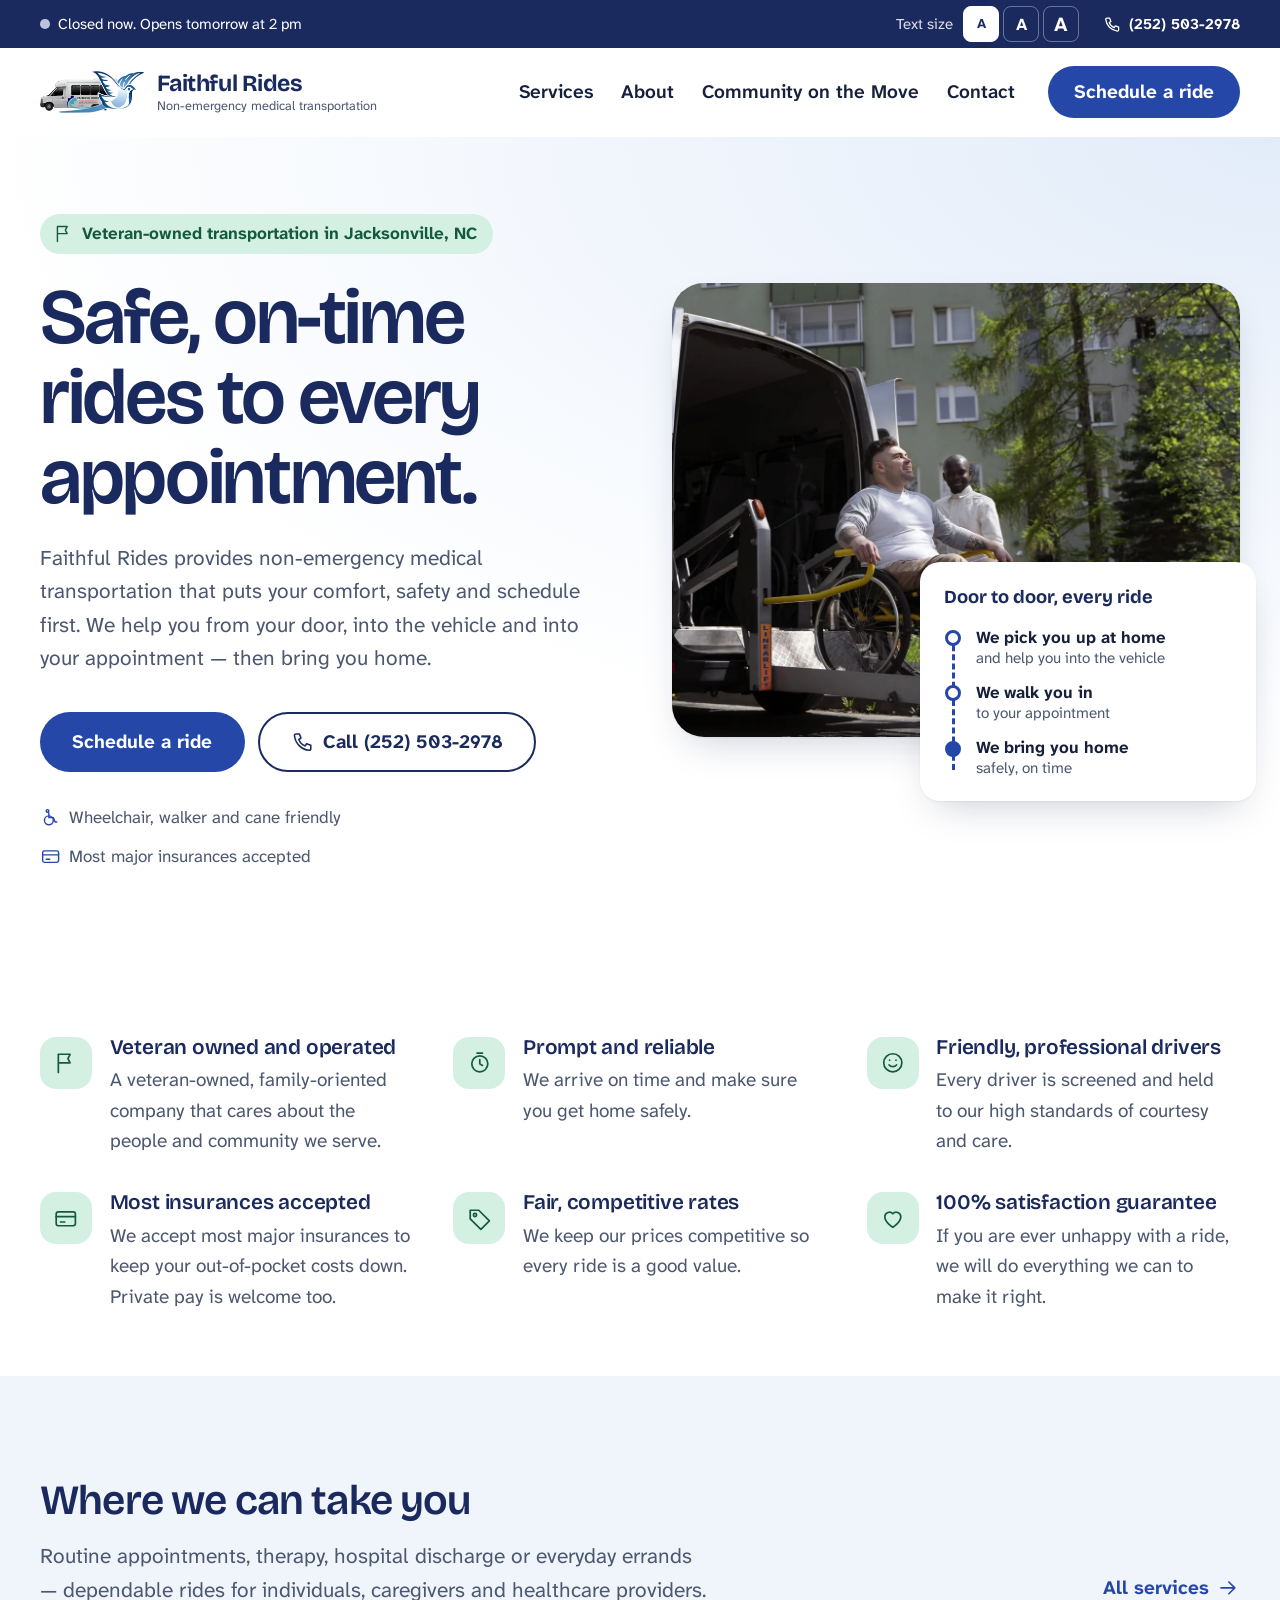
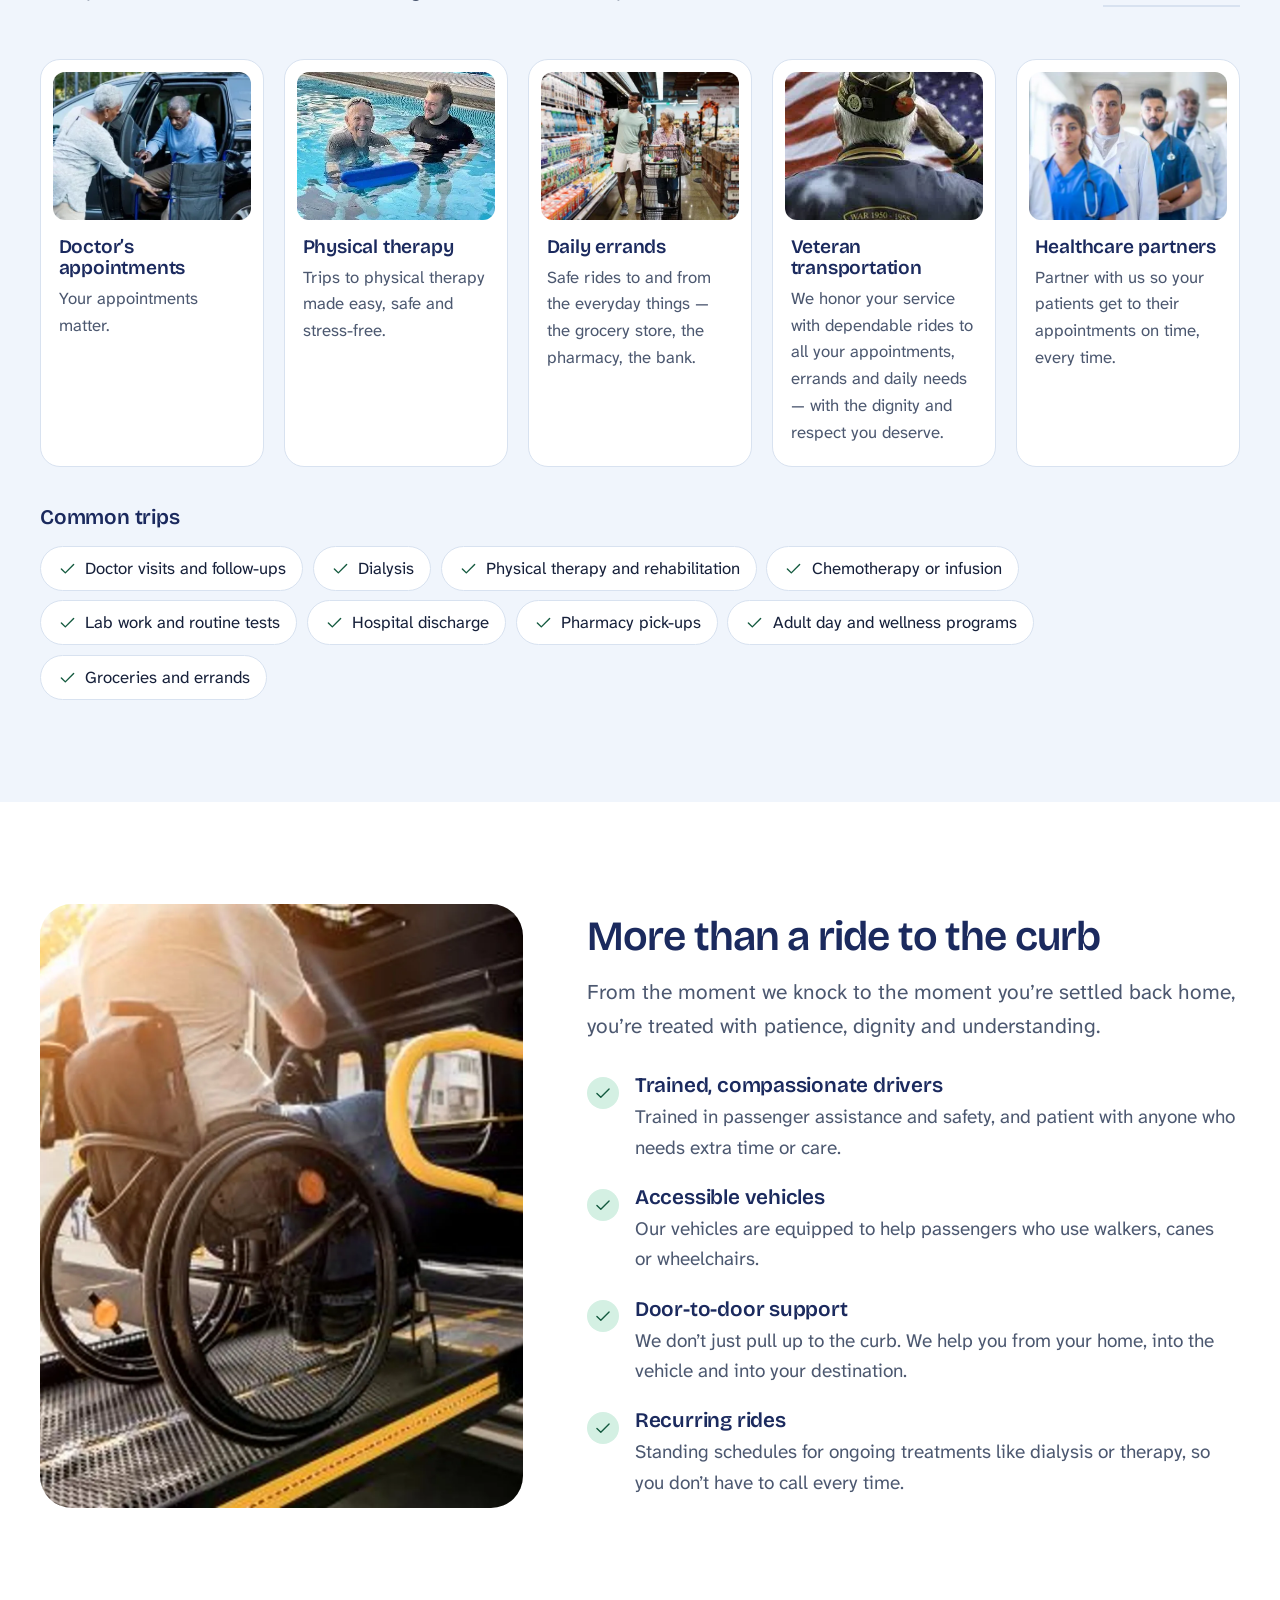
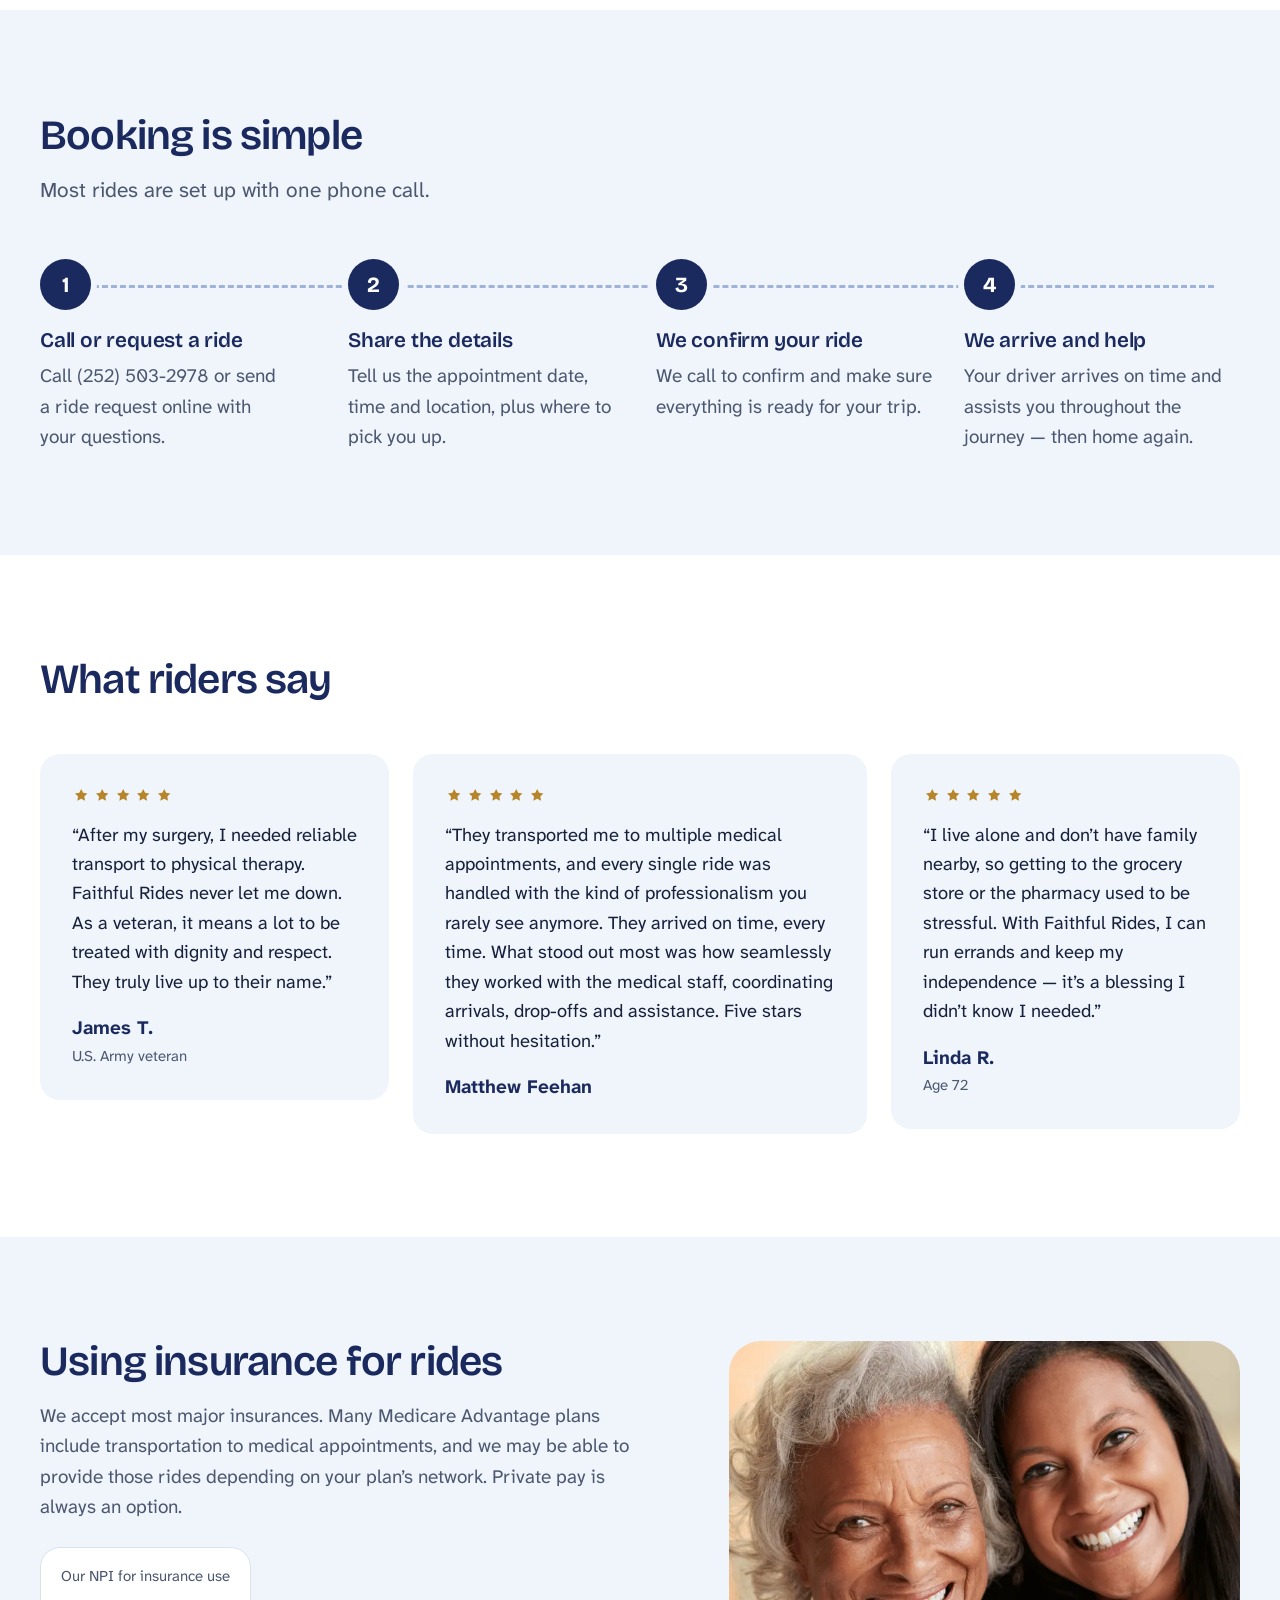
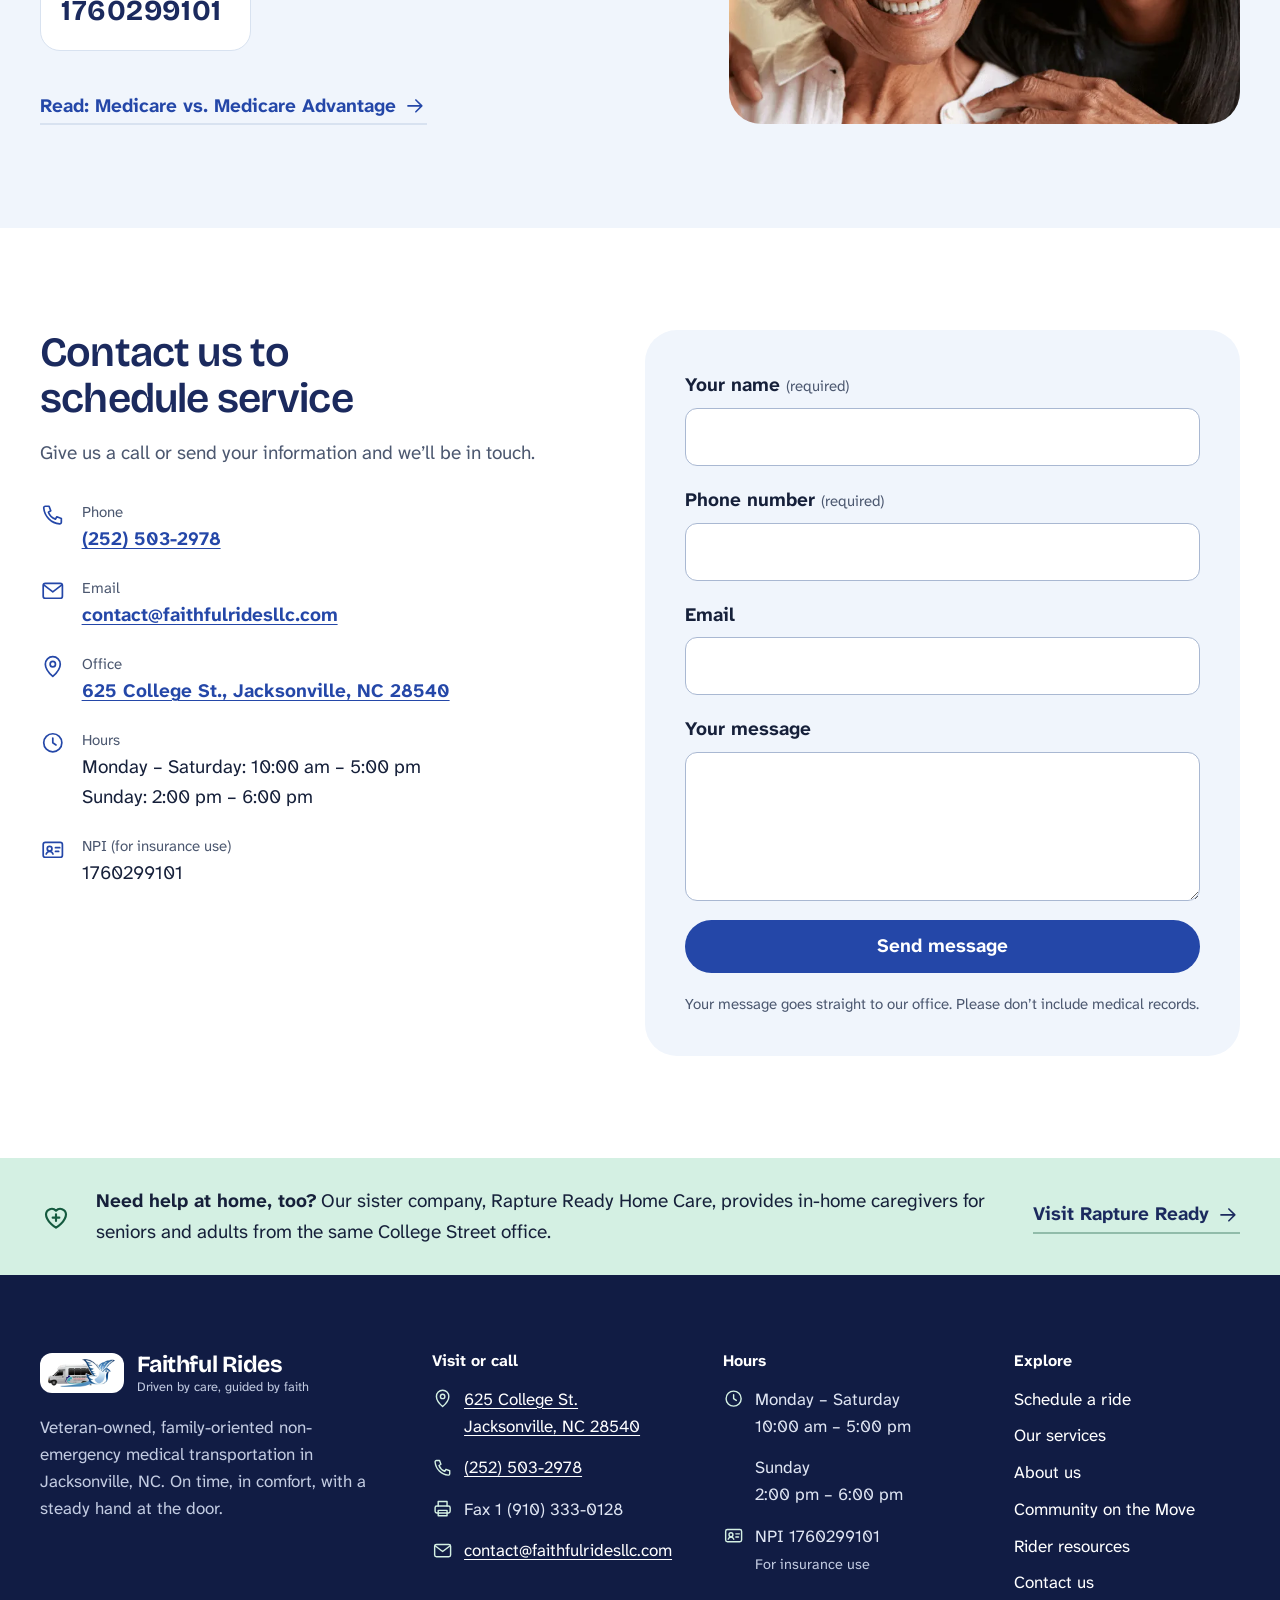
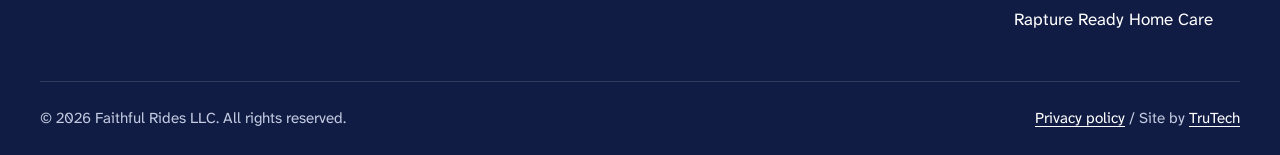
==== commit 6c3dc8b1: "Send ride requests and messages through FormSubmit Forms now post to formsubmit.co (no captcha, hone" ====
--- a/index.html
+++ b/index.html
@@ -174,14 +174,15 @@
       <li><svg class="ic" viewBox="0 0 24 24" aria-hidden="true" fill="none" stroke="currentColor" stroke-width="1.6" stroke-linecap="round" stroke-linejoin="round"><rect x="3" y="5" width="18" height="14" rx="2"/><circle cx="9" cy="11" r="2.2"/><path d="M5.8 16c.6-1.6 1.8-2.4 3.2-2.4s2.6.8 3.2 2.4M14.5 10h4M14.5 13.5h3"/></svg><div><p class="clist__k">NPI (for insurance use)</p><p>1760299101</p></div></li>
     </ul>
     </div>
-    <form class="form" data-form data-subject="Website message" data-email="contact@faithfulridesllc.com" novalidate>
+    <form class="form" data-form data-post action="https://formsubmit.co/contact@faithfulridesllc.com" method="POST" novalidate>
+    <input type="hidden" name="_subject" value="Website message from the Faithful Rides website"><input type="hidden" name="_template" value="table"><input type="hidden" name="_captcha" value="false"><input type="hidden" name="_next" value="" data-next><input type="text" name="_honey" class="hp" tabindex="-1" autocomplete="off" aria-hidden="true">
     <div class="field"><label for="f-name">Your name <span class="opt">(required)</span></label><input id="f-name" name="name" autocomplete="name" required></div>
     <div class="field"><label for="f-phone">Phone number <span class="opt">(required)</span></label><input id="f-phone" name="phone" type="tel" autocomplete="tel" required></div>
     <div class="field"><label for="f-email">Email</label><input id="f-email" name="email" type="email" autocomplete="email"></div>
     <div class="field"><label for="f-msg">Your message</label><textarea id="f-msg" name="message" rows="4"></textarea></div>
     <p class="form__err" role="alert" data-form-err></p>
     <button class="btn btn--primary btn--block" type="submit">Send message</button>
-    <p class="form__note">This opens your email app with your details filled in, ready to send.</p>
+    <p class="form__note">Your message goes straight to our office. Please don’t include medical records.</p>
   </form>
   </div>
 </section>
--- a/assets/site.css
+++ b/assets/site.css
@@ -456,3 +456,6 @@
     .util__in { justify-content: flex-end; }
   }
 }
+
+/* FormSubmit spam trap */
+.hp { position: absolute !important; left: -9999px !important; width: 1px; height: 1px; opacity: 0; }
